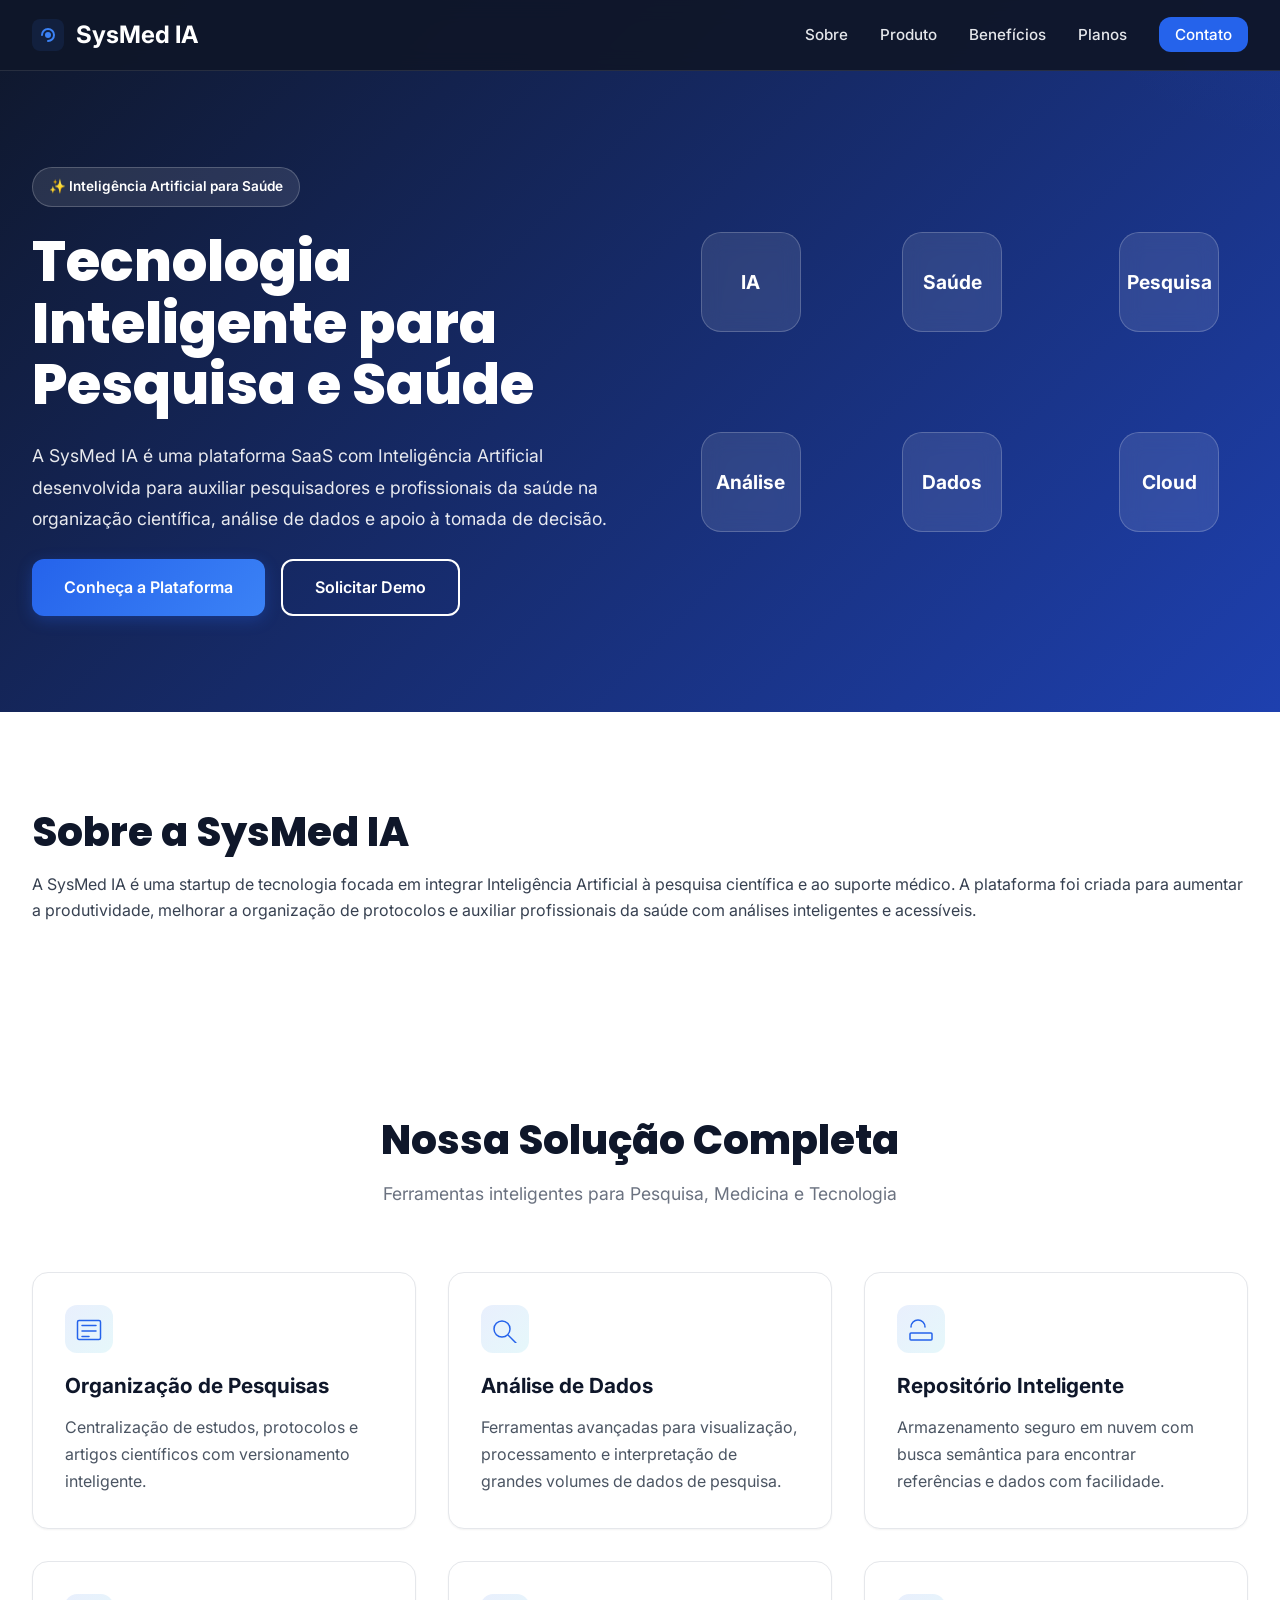
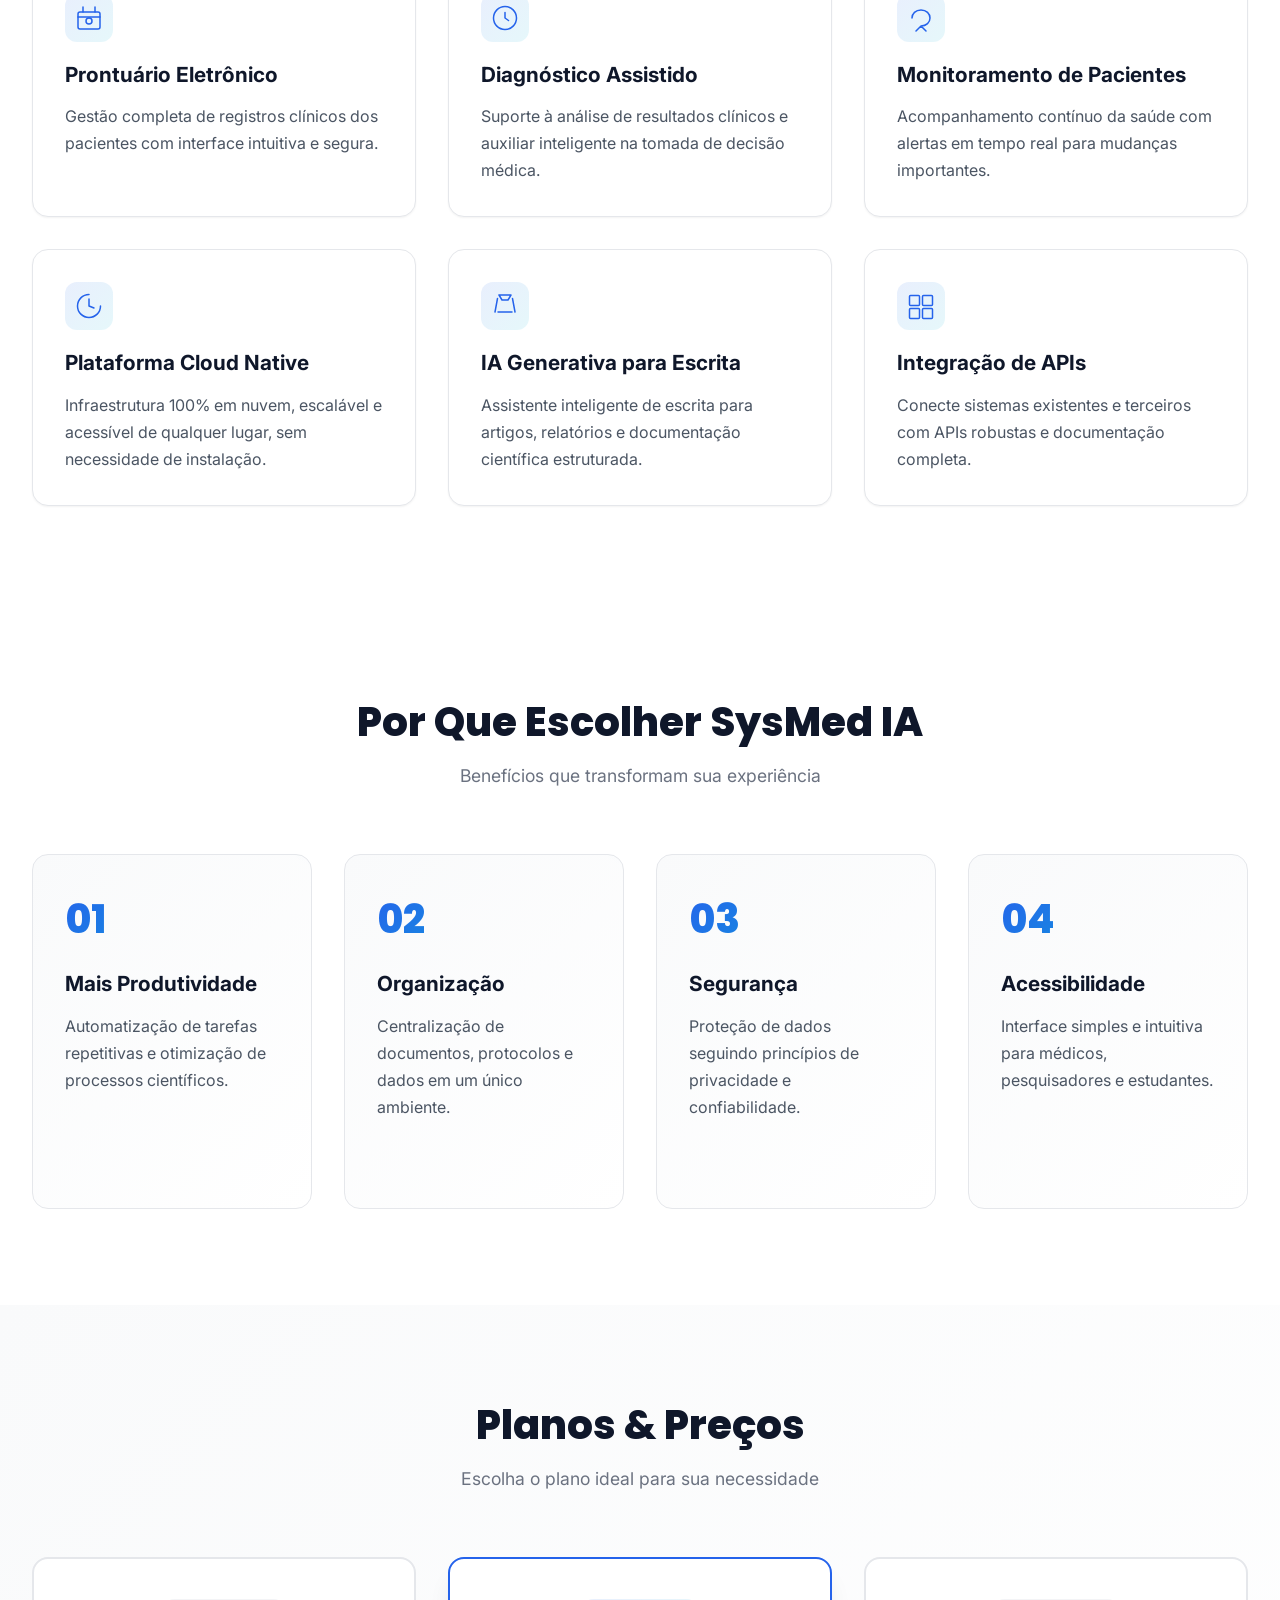
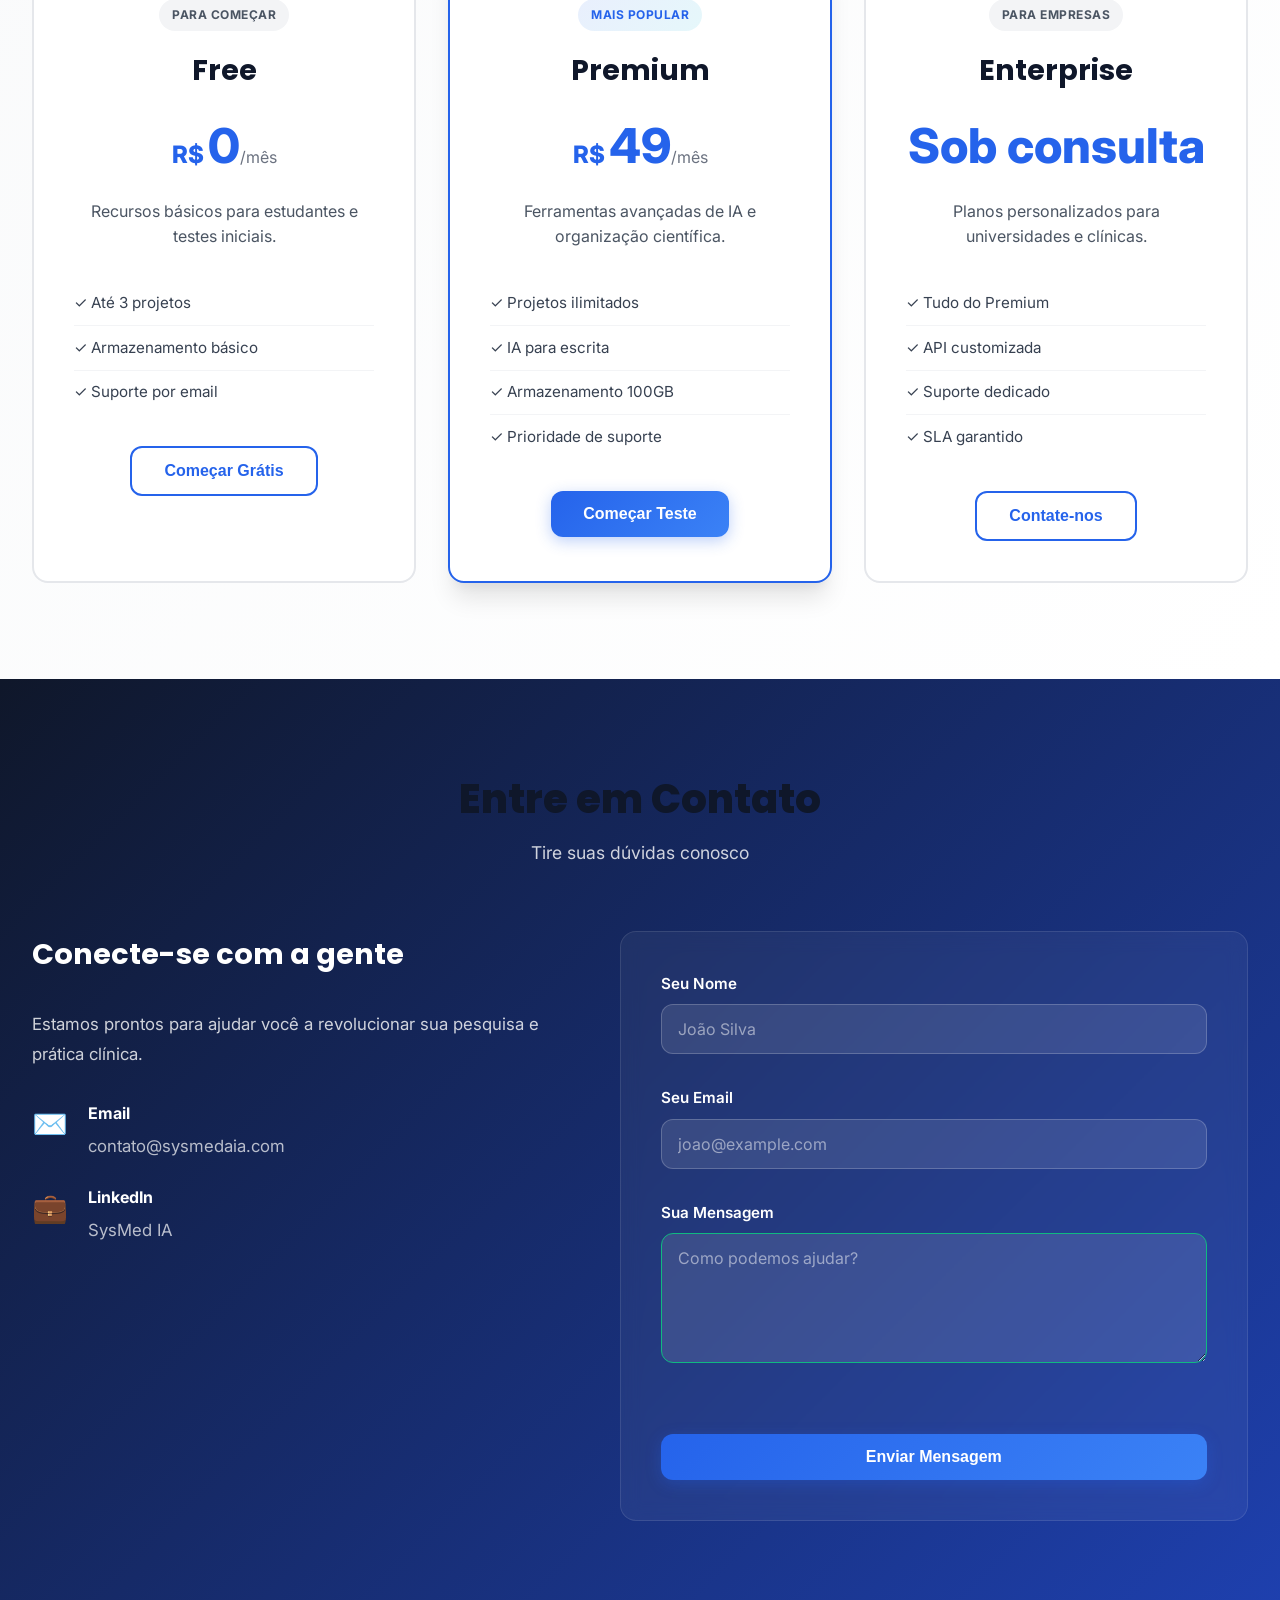
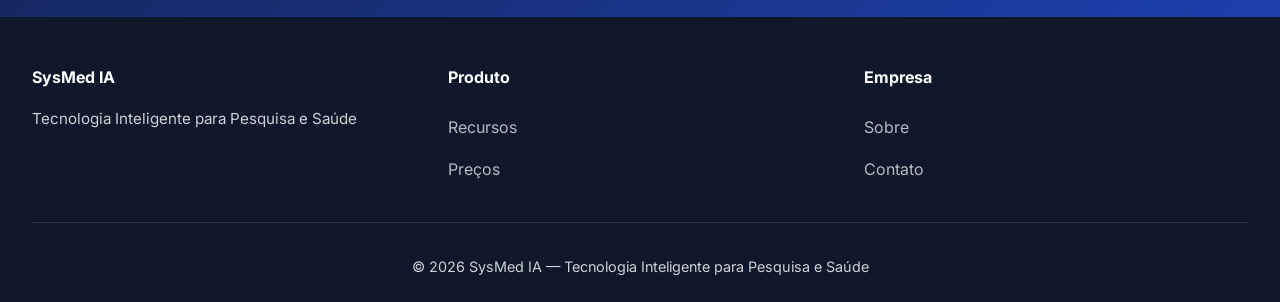
==== SysmedAI_site/index.html @ d2694e0e "Add files via upload" ====
<!DOCTYPE html>
<html lang="pt-BR">
<head>
  <meta charset="UTF-8" />
  <meta name="viewport" content="width=device-width, initial-scale=1.0"/>
  <title>SysMed IA - Plataforma de IA para Saúde e Pesquisa</title>
  <link rel="stylesheet" href="style.css">
  <link rel="shortcut icon" href="assets/LogoSisMed.png" type="image/x-icon">
  <link rel="preconnect" href="https://fonts.googleapis.com">
  <link rel="preconnect" href="https://fonts.gstatic.com" crossorigin>
  <link href="https://fonts.googleapis.com/css2?family=Inter:wght@300;400;500;600;700&family=Poppins:wght@600;700;800&display=swap" rel="stylesheet">
</head>

<body>

  <header>
    <nav class="navbar">
      <div class="nav-content">
        <div class="logo">
          <svg width="32" height="32" viewBox="0 0 32 32" fill="none" xmlns="http://www.w3.org/2000/svg">
            <rect width="32" height="32" rx="8" fill="currentColor" opacity="0.1"/>
            <path d="M10 16C10 12.686 12.686 10 16 10C19.314 10 22 12.686 22 16C22 19.314 19.314 22 16 22" stroke="currentColor" stroke-width="2" stroke-linecap="round"/>
            <circle cx="16" cy="16" r="3" fill="currentColor"/>
          </svg>
          <span>SysMed IA</span>
        </div>

        <ul class="nav-links">
          <li><a href="#sobre">Sobre</a></li>
          <li><a href="#produto">Produto</a></li>
          <li><a href="#beneficios">Benefícios</a></li>
          <li><a href="#planos">Planos</a></li>
          <li><a href="#contato" class="nav-cta">Contato</a></li>
        </ul>
      </div>
    </nav>

    <div class="hero">
      <div class="hero-content">
        <div class="hero-badge">✨ Inteligência Artificial para Saúde</div>
        <h1>Tecnologia Inteligente para Pesquisa e Saúde</h1>
        <p>
          A SysMed IA é uma plataforma SaaS com Inteligência Artificial
          desenvolvida para auxiliar pesquisadores e profissionais da saúde
          na organização científica, análise de dados e apoio à tomada de decisão.
        </p>
        <div class="hero-buttons">
          <a href="#produto" class="btn btn-primary">Conheça a Plataforma</a>
          <a href="#contato" class="btn btn-secondary">Solicitar Demo</a>
        </div>
      </div>
      <div class="hero-visual">
        <div class="floating-card">IA</div>
        <div class="floating-card card-2">Saúde</div>
        <div class="floating-card card-3">Pesquisa</div>
        <div class="floating-card card-4">Análise</div>
        <div class="floating-card card-5">Dados</div>
        <div class="floating-card card-6">Cloud</div>
      </div>
    </div>
  </header>

  <section id="sobre">
    <h2 class="section-title">Sobre a SysMed IA</h2>

    <p>
      A SysMed IA é uma startup de tecnologia focada em integrar Inteligência Artificial
      à pesquisa científica e ao suporte médico. A plataforma foi criada para aumentar
      a produtividade, melhorar a organização de protocolos e auxiliar profissionais
      da saúde com análises inteligentes e acessíveis.
    </p>
  </section>

  <section id="produto" class="features-section">
    <div class="section-header">
      <h2 class="section-title">Nossa Solução Completa</h2>
      <p class="section-subtitle">Ferramentas inteligentes para Pesquisa, Medicina e Tecnologia</p>
    </div>

    <div class="cards">
      <!-- PESQUISA -->
      <div class="card">
        <div class="card-icon">
          <svg width="28" height="28" viewBox="0 0 28 28" fill="none" xmlns="http://www.w3.org/2000/svg">
            <path d="M7 10.5H21M7 16H21M7 21.5H14M4 5.5H24C24.8284 5.5 25.5 6.17157 25.5 7V23C25.5 23.8284 24.8284 24.5 24 24.5H4C3.17157 24.5 2.5 23.8284 2.5 23V7C2.5 6.17157 3.17157 5.5 4 5.5Z" stroke="currentColor" stroke-width="1.5" stroke-linecap="round" stroke-linejoin="round"/>
          </svg>
        </div>
        <h3>Organização de Pesquisas</h3>
        <p>
          Centralização de estudos, protocolos e artigos científicos com versionamento inteligente.
        </p>
      </div>

      <div class="card">
        <div class="card-icon">
          <svg width="28" height="28" viewBox="0 0 28 28" fill="none" xmlns="http://www.w3.org/2000/svg">
            <circle cx="11" cy="14" r="8" stroke="currentColor" stroke-width="1.5"/>
            <path d="M17.5 20.5L25 28" stroke="currentColor" stroke-width="1.5" stroke-linecap="round"/>
          </svg>
        </div>
        <h3>Análise de Dados</h3>
        <p>
          Ferramentas avançadas para visualização, processamento e interpretação de grandes volumes de dados de pesquisa.
        </p>
      </div>

      <div class="card">
        <div class="card-icon">
          <svg width="28" height="28" viewBox="0 0 28 28" fill="none" xmlns="http://www.w3.org/2000/svg">
            <path d="M4 12C4 8.13401 7.13401 5 11 5C14.866 5 18 8.13401 18 12M10 18H24C24.5523 18 25 18.4477 25 19V24C25 24.5523 24.5523 25 24 25H4C3.44772 25 3 24.5523 3 24V19C3 18.4477 3.44772 18 4 18Z" stroke="currentColor" stroke-width="1.5" stroke-linecap="round" stroke-linejoin="round"/>
          </svg>
        </div>
        <h3>Repositório Inteligente</h3>
        <p>
          Armazenamento seguro em nuvem com busca semântica para encontrar referências e dados com facilidade.
        </p>
      </div>

      <!-- MEDICINA -->
      <div class="card">
        <div class="card-icon">
          <svg width="28" height="28" viewBox="0 0 28 28" fill="none" xmlns="http://www.w3.org/2000/svg">
            <rect x="3" y="8" width="22" height="17" rx="2" stroke="currentColor" stroke-width="1.5"/>
            <path d="M3 13H25M8 3V8M20 3V8" stroke="currentColor" stroke-width="1.5" stroke-linecap="round"/>
            <circle cx="14" cy="17" r="3" stroke="currentColor" stroke-width="1.5"/>
          </svg>
        </div>
        <h3>Prontuário Eletrônico</h3>
        <p>
          Gestão completa de registros clínicos dos pacientes com interface intuitiva e segura.
        </p>
      </div>

      <div class="card">
        <div class="card-icon">
          <svg width="28" height="28" viewBox="0 0 28 28" fill="none" xmlns="http://www.w3.org/2000/svg">
            <circle cx="14" cy="14" r="11.5" stroke="currentColor" stroke-width="1.5"/>
            <path d="M14 8.5V14L17.5 16.5" stroke="currentColor" stroke-width="1.5" stroke-linecap="round" stroke-linejoin="round"/>
          </svg>
        </div>
        <h3>Diagnóstico Assistido</h3>
        <p>
          Suporte à análise de resultados clínicos e auxiliar inteligente na tomada de decisão médica.
        </p>
      </div>

      <div class="card">
        <div class="card-icon">
          <svg width="28" height="28" viewBox="0 0 28 28" fill="none" xmlns="http://www.w3.org/2000/svg">
            <path d="M5 14C5 9.58172 8.58172 6 14 6C19.4183 6 23 9.58172 23 14C23 18.4183 19.4183 22 14 22M14 22L19 27M14 22L9 27" stroke="currentColor" stroke-width="1.5" stroke-linecap="round" stroke-linejoin="round"/>
          </svg>
        </div>
        <h3>Monitoramento de Pacientes</h3>
        <p>
          Acompanhamento contínuo da saúde com alertas em tempo real para mudanças importantes.
        </p>
      </div>

      <!-- TECNOLOGIA -->
      <div class="card">
        <div class="card-icon">
          <svg width="28" height="28" viewBox="0 0 28 28" fill="none" xmlns="http://www.w3.org/2000/svg">
            <path d="M14 2.5C7.5964 2.5 2.5 7.5964 2.5 14C2.5 20.4036 7.5964 25.5 14 25.5C20.4036 25.5 25.5 20.4036 25.5 14" stroke="currentColor" stroke-width="1.5" stroke-linecap="round"/>
            <path d="M14 7V14L19 16" stroke="currentColor" stroke-width="1.5" stroke-linecap="round" stroke-linejoin="round"/>
          </svg>
        </div>
        <h3>Plataforma Cloud Native</h3>
        <p>
          Infraestrutura 100% em nuvem, escalável e acessível de qualquer lugar, sem necessidade de instalação.
        </p>
      </div>

      <div class="card">
        <div class="card-icon">
          <svg width="28" height="28" viewBox="0 0 28 28" fill="none" xmlns="http://www.w3.org/2000/svg">
            <path d="M4 20L6.5 6.5M24 20L21.5 6.5M7 20H21M8 3H20L17 8H11L8 3Z" stroke="currentColor" stroke-width="1.5" stroke-linecap="round" stroke-linejoin="round"/>
          </svg>
        </div>
        <h3>IA Generativa para Escrita</h3>
        <p>
          Assistente inteligente de escrita para artigos, relatórios e documentação científica estruturada.
        </p>
      </div>

      <div class="card">
        <div class="card-icon">
          <svg width="28" height="28" viewBox="0 0 28 28" fill="none" xmlns="http://www.w3.org/2000/svg">
            <rect x="2.5" y="3.5" width="10" height="10" rx="1" stroke="currentColor" stroke-width="1.5"/>
            <rect x="15.5" y="3.5" width="10" height="10" rx="1" stroke="currentColor" stroke-width="1.5"/>
            <rect x="2.5" y="16.5" width="10" height="10" rx="1" stroke="currentColor" stroke-width="1.5"/>
            <rect x="15.5" y="16.5" width="10" height="10" rx="1" stroke="currentColor" stroke-width="1.5"/>
          </svg>
        </div>
        <h3>Integração de APIs</h3>
        <p>
          Conecte sistemas existentes e terceiros com APIs robustas e documentação completa.
        </p>
      </div>
    </div>
  </section>

  <section id="beneficios" class="benefits-section">
    <div class="section-header">
      <h2 class="section-title">Por Que Escolher SysMed IA</h2>
      <p class="section-subtitle">Benefícios que transformam sua experiência</p>
    </div>

    <div class="benefits-grid">
      <div class="benefit-card">
        <div class="benefit-number">01</div>
        <h3>Mais Produtividade</h3>
        <p>
          Automatização de tarefas repetitivas e otimização de processos científicos.
        </p>
        <div class="benefit-arrow">→</div>
      </div>

      <div class="benefit-card">
        <div class="benefit-number">02</div>
        <h3>Organização</h3>
        <p>
          Centralização de documentos, protocolos e dados em um único ambiente.
        </p>
        <div class="benefit-arrow">→</div>
      </div>

      <div class="benefit-card">
        <div class="benefit-number">03</div>
        <h3>Segurança</h3>
        <p>
          Proteção de dados seguindo princípios de privacidade e confiabilidade.
        </p>
        <div class="benefit-arrow">→</div>
      </div>

      <div class="benefit-card">
        <div class="benefit-number">04</div>
        <h3>Acessibilidade</h3>
        <p>
          Interface simples e intuitiva para médicos, pesquisadores e estudantes.
        </p>
        <div class="benefit-arrow">→</div>
      </div>
    </div>
  </section>

  <section id="planos" class="pricing-section">
    <div class="section-header">
      <h2 class="section-title">Planos & Preços</h2>
      <p class="section-subtitle">Escolha o plano ideal para sua necessidade</p>
    </div>

    <div class="plans-grid">
      <div class="plan">
        <div class="plan-badge">Para Começar</div>
        <h3>Free</h3>
        <div class="price"><span class="currency">R$</span>0<span class="period">/mês</span></div>
        <p>Recursos básicos para estudantes e testes iniciais.</p>
        <ul class="features-list">
          <li>✓ Até 3 projetos</li>
          <li>✓ Armazenamento básico</li>
          <li>✓ Suporte por email</li>
        </ul>
        <button class="btn btn-outline">Começar Grátis</button>
      </div>

      <div class="plan plan-featured">
        <div class="plan-badge badge-popular">Mais Popular</div>
        <h3>Premium</h3>
        <div class="price"><span class="currency">R$</span>49<span class="period">/mês</span></div>
        <p>Ferramentas avançadas de IA e organização científica.</p>
        <ul class="features-list">
          <li>✓ Projetos ilimitados</li>
          <li>✓ IA para escrita</li>
          <li>✓ Armazenamento 100GB</li>
          <li>✓ Prioridade de suporte</li>
        </ul>
        <button class="btn btn-primary">Começar Teste</button>
      </div>

      <div class="plan">
        <div class="plan-badge">Para Empresas</div>
        <h3>Enterprise</h3>
        <div class="price">Sob consulta</div>
        <p>Planos personalizados para universidades e clínicas.</p>
        <ul class="features-list">
          <li>✓ Tudo do Premium</li>
          <li>✓ API customizada</li>
          <li>✓ Suporte dedicado</li>
          <li>✓ SLA garantido</li>
        </ul>
        <button class="btn btn-outline">Contate-nos</button>
      </div>
    </div>
  </section>

  <section id="contato" class="contact-section">
    <div class="section-header">
      <h2 class="section-title">Entre em Contato</h2>
      <p class="section-subtitle">Tire suas dúvidas conosco</p>
    </div>

    <div class="contact-wrapper">
      <div class="contact-info">
        <h3>Conecte-se com a gente</h3>
        <p>Estamos prontos para ajudar você a revolucionar sua pesquisa e prática clínica.</p>
        
        <div class="contact-items">
          <div class="contact-item">
            <div class="contact-icon">✉️</div>
            <div>
              <h4>Email</h4>
              <p>contato@sysmedaia.com</p>
            </div>
          </div>
          <div class="contact-item">
            <div class="contact-icon">💼</div>
            <div>
              <h4>LinkedIn</h4>
              <p>SysMed IA</p>
            </div>
          </div>
        </div>
      </div>

      <form class="contact-form" id="contact-form">
        <div class="form-group">
          <label for="name">Seu Nome</label>
          <input type="text" id="name" placeholder="João Silva" required>
        </div>
        <div class="form-group">
          <label for="email">Seu Email</label>
          <input type="email" id="email" placeholder="joao@example.com" required>
        </div>
        <div class="form-group">
          <label for="message">Sua Mensagem</label>
          <textarea id="message" rows="5" placeholder="Como podemos ajudar?"></textarea>
        </div>
        <button type="submit" class="btn btn-primary btn-block">Enviar Mensagem</button>
      </form>
    </div>
  </section>

  <footer class="footer">
    <div class="footer-content">
      <div class="footer-section">
        <h4>SysMed IA</h4>
        <p>Tecnologia Inteligente para Pesquisa e Saúde</p>
      </div>
      <div class="footer-section">
        <h4>Produto</h4>
        <ul>
          <li><a href="#produto">Recursos</a></li>
          <li><a href="#planos">Preços</a></li>
        </ul>
      </div>
      <div class="footer-section">
        <h4>Empresa</h4>
        <ul>
          <li><a href="#sobre">Sobre</a></li>
          <li><a href="#contato">Contato</a></li>
        </ul>
      </div>
    </div>
    <div class="footer-bottom">
      <p>© 2026 SysMed IA — Tecnologia Inteligente para Pesquisa e Saúde</p>
    </div>
  </footer>

  <script src="script.js"></script>
</body>
</html>
---- SysmedAI_site/style.css ----
/* ============================================
   VARIÁVEIS & RESET
   ============================================ */
:root {
  --primary: #2563eb;
  --primary-dark: #1e40af;
  --primary-light: #3b82f6;
  --secondary: #0f172a;
  --accent: #06b6d4;
  --white: #ffffff;
  --gray-50: #f9fafb;
  --gray-100: #f3f4f6;
  --gray-200: #e5e7eb;
  --gray-300: #d1d5db;
  --gray-400: #9ca3af;
  --gray-500: #6b7280;
  --gray-600: #4b5563;
  --gray-700: #374151;
  --gray-800: #1f2937;
  --gray-900: #111827;
  
  --radius-sm: 6px;
  --radius-md: 12px;
  --radius-lg: 16px;
  --radius-xl: 20px;
  
  --shadow-sm: 0 1px 2px 0 rgba(0, 0, 0, 0.05);
  --shadow-md: 0 4px 6px -1px rgba(0, 0, 0, 0.1), 0 2px 4px -1px rgba(0, 0, 0, 0.06);
  --shadow-lg: 0 10px 15px -3px rgba(0, 0, 0, 0.1), 0 4px 6px -2px rgba(0, 0, 0, 0.05);
  --shadow-xl: 0 20px 25px -5px rgba(0, 0, 0, 0.1), 0 10px 10px -5px rgba(0, 0, 0, 0.04);
}

* {
  margin: 0;
  padding: 0;
  box-sizing: border-box;
}

html {
  scroll-behavior: smooth;
}

body {
  font-family: 'Inter', -apple-system, BlinkMacSystemFont, 'Segoe UI', sans-serif;
  background: var(--white);
  color: var(--gray-700);
  line-height: 1.6;
  font-size: 16px;
  overflow-x: hidden;
}

/* ============================================
   HEADER & NAVIGATION
   ============================================ */
header {
  background: linear-gradient(135deg, var(--secondary) 0%, var(--primary-dark) 100%);
  color: var(--white);
  position: relative;
  overflow: hidden;
}

header::before {
  content: '';
  position: absolute;
  top: -50%;
  right: -20%;
  width: 500px;
  height: 500px;
  background: radial-gradient(circle, rgba(37, 99, 235, 0.1) 0%, transparent 70%);
  border-radius: 50%;
  pointer-events: none;
}

.navbar {
  position: sticky;
  top: 0;
  background: rgba(15, 23, 42, 0.95);
  backdrop-filter: blur(10px);
  border-bottom: 1px solid rgba(255, 255, 255, 0.1);
  z-index: 1000;
  transition: all 0.3s ease;
}

.nav-content {
  max-width: 1400px;
  margin: 0 auto;
  display: flex;
  justify-content: space-between;
  align-items: center;
  padding: 1rem 2rem;
}

.logo {
  display: flex;
  align-items: center;
  gap: 0.75rem;
  font-size: 1.5rem;
  font-weight: 700;
  color: var(--white);
  text-decoration: none;
  transition: transform 0.3s ease;
}

.logo:hover {
  transform: scale(1.02);
}

.logo svg {
  color: var(--primary-light);
}

.nav-links {
  display: flex;
  list-style: none;
  gap: 2rem;
  align-items: center;
}

.nav-links a {
  color: var(--gray-200);
  text-decoration: none;
  font-size: 0.95rem;
  font-weight: 500;
  transition: color 0.3s ease;
  position: relative;
}

.nav-links a::after {
  content: '';
  position: absolute;
  width: 0;
  height: 2px;
  bottom: -4px;
  left: 0;
  background: var(--primary-light);
  transition: width 0.3s ease;
}

.nav-links a:hover {
  color: var(--white);
}

.nav-links a:hover::after {
  width: 100%;
}

.nav-cta {
  background: var(--primary);
  color: var(--white) !important;
  padding: 0.5rem 1rem;
  border-radius: var(--radius-md);
  transition: all 0.3s ease;
}

.nav-cta::after {
  display: none;
}

.nav-cta:hover {
  background: var(--primary-light);
  transform: translateY(-2px);
  box-shadow: 0 8px 16px rgba(37, 99, 235, 0.3);
}

/* ============================================
   HERO SECTION
   ============================================ */
.hero {
  display: grid;
  grid-template-columns: 1fr 1fr;
  gap: 4rem;
  align-items: center;
  padding: 6rem 2rem;
  max-width: 1400px;
  margin: 0 auto;
  position: relative;
  z-index: 1;
}

.hero-content {
  display: flex;
  flex-direction: column;
  gap: 1.5rem;
}

.hero-badge {
  display: inline-flex;
  align-items: center;
  gap: 0.5rem;
  background: rgba(255, 255, 255, 0.1);
  border: 1px solid rgba(255, 255, 255, 0.2);
  color: var(--white);
  padding: 0.5rem 1rem;
  border-radius: 2rem;
  font-size: 0.85rem;
  font-weight: 600;
  width: fit-content;
  animation: fadeInUp 0.8s ease;
}

.hero h1 {
  font-family: 'Poppins', sans-serif;
  font-size: 3.5rem;
  font-weight: 800;
  line-height: 1.1;
  color: var(--white);
  animation: fadeInUp 0.8s ease 0.1s both;
}

.hero p {
  font-size: 1.1rem;
  line-height: 1.8;
  color: rgba(255, 255, 255, 0.9);
  animation: fadeInUp 0.8s ease 0.2s both;
}

.hero-buttons {
  display: flex;
  gap: 1rem;
  flex-wrap: wrap;
  animation: fadeInUp 0.8s ease 0.3s both;
}

.hero-visual {
  position: relative;
  height: 400px;
  display: flex;
  align-items: center;
  justify-content: center;
}

.floating-card:nth-child(1) {
  top: 10%;
  left: 5%;
  animation-delay: 0s;
}

.floating-card:nth-child(2) {
  top: 10%;
  left: 40%;
  animation-delay: 0.5s;
}

.floating-card:nth-child(3) {
  top: 10%;
  right: 5%;
  animation-delay: 1s;
}

.floating-card:nth-child(4) {
  bottom: 15%;
  left: 5%;
  animation-delay: 0.3s;
}

.floating-card:nth-child(5) {
  bottom: 15%;
  left: 40%;
  animation-delay: 1.5s;
}

.floating-card:nth-child(6) {
  bottom: 15%;
  right: 5%;
  animation-delay: 0.8s;
}

.floating-card {
  position: absolute;
  background: rgba(255, 255, 255, 0.1);
  backdrop-filter: blur(10px);
  border: 1px solid rgba(255, 255, 255, 0.2);
  width: 100px;
  height: 100px;
  border-radius: var(--radius-xl);
  display: flex;
  align-items: center;
  justify-content: center;
  font-weight: 700;
  color: var(--white);
  font-size: 1.2rem;
  animation: float 6s ease-in-out infinite;
}

.card-2 {
  animation: float 6s ease-in-out infinite 1s;
}

.card-3 {
  animation: float 6s ease-in-out infinite 2s;
}

.card-4 {
  animation: float 6s ease-in-out infinite 0.5s;
}

.card-5 {
  animation: float 6s ease-in-out infinite 1.5s;
}

.card-6 {
  animation: float 6s ease-in-out infinite 2.5s;
}

@keyframes float {
  0%, 100% { transform: translateY(0px); }
  50% { transform: translateY(-20px); }
}

@keyframes fadeInUp {
  from {
    opacity: 0;
    transform: translateY(30px);
  }
  to {
    opacity: 1;
    transform: translateY(0);
  }
}

/* ============================================
   SECTIONS
   ============================================ */
section {
  padding: 6rem 2rem;
  max-width: 1400px;
  margin: 0 auto;
}

.section-header {
  text-align: center;
  margin-bottom: 4rem;
  animation: fadeInUp 0.8s ease;
}

.section-title {
  font-family: 'Poppins', sans-serif;
  font-size: 2.5rem;
  font-weight: 800;
  color: var(--secondary);
  margin-bottom: 1rem;
  line-height: 1.2;
}

.section-subtitle {
  font-size: 1.1rem;
  color: var(--gray-500);
  max-width: 600px;
  margin: 0 auto;
}

/* ============================================
   CARDS - FEATURES
   ============================================ */
.cards {
  display: grid;
  grid-template-columns: repeat(auto-fit, minmax(300px, 1fr));
  gap: 2rem;
  margin-top: 3rem;
}

.card {
  background: var(--white);
  border: 1px solid var(--gray-200);
  padding: 2rem;
  border-radius: var(--radius-lg);
  box-shadow: var(--shadow-sm);
  transition: all 0.3s cubic-bezier(0.4, 0, 0.2, 1);
  position: relative;
  overflow: hidden;
}

.card::before {
  content: '';
  position: absolute;
  top: 0;
  left: 0;
  width: 100%;
  height: 4px;
  background: linear-gradient(90deg, var(--primary) 0%, var(--accent) 100%);
  transform: scaleX(0);
  transform-origin: left;
  transition: transform 0.3s ease;
}

.card:hover::before {
  transform: scaleX(1);
}

.card:hover {
  border-color: var(--primary-light);
  box-shadow: var(--shadow-xl);
  transform: translateY(-8px);
}

.card-icon {
  width: 48px;
  height: 48px;
  background: linear-gradient(135deg, rgba(37, 99, 235, 0.1), rgba(6, 182, 212, 0.1));
  border-radius: var(--radius-md);
  display: flex;
  align-items: center;
  justify-content: center;
  color: var(--primary);
  margin-bottom: 1rem;
  transition: all 0.3s ease;
}

.card:hover .card-icon {
  background: linear-gradient(135deg, var(--primary), var(--accent));
  color: var(--white);
  transform: scale(1.1);
}

.card h3 {
  font-size: 1.3rem;
  font-weight: 700;
  color: var(--secondary);
  margin-bottom: 0.75rem;
}

.card p {
  color: var(--gray-600);
  line-height: 1.7;
}

/* ============================================
   BENEFITS SECTION
   ============================================ */
.benefits-grid {
  display: grid;
  grid-template-columns: repeat(auto-fit, minmax(260px, 1fr));
  gap: 2rem;
  margin-top: 3rem;
}

.benefit-card {
  background: linear-gradient(135deg, var(--gray-50) 0%, var(--white) 100%);
  border: 1px solid var(--gray-200);
  padding: 2rem;
  border-radius: var(--radius-lg);
  transition: all 0.3s ease;
  position: relative;
  overflow: hidden;
}

.benefit-card::after {
  content: '';
  position: absolute;
  top: -50%;
  right: -50%;
  width: 200px;
  height: 200px;
  background: radial-gradient(circle, rgba(37, 99, 235, 0.05) 0%, transparent 70%);
  border-radius: 50%;
  transition: all 0.3s ease;
}

.benefit-card:hover {
  transform: translateY(-4px);
  box-shadow: var(--shadow-lg);
  border-color: var(--primary-light);
}

.benefit-card:hover::after {
  top: -20%;
  right: -20%;
}

.benefit-number {
  font-family: 'Poppins', sans-serif;
  font-size: 2.5rem;
  font-weight: 800;
  background: linear-gradient(135deg, var(--primary), var(--accent));
  -webkit-background-clip: text;
  -webkit-text-fill-color: transparent;
  background-clip: text;
  margin-bottom: 1rem;
}

.benefit-card h3 {
  font-size: 1.3rem;
  font-weight: 700;
  color: var(--secondary);
  margin-bottom: 0.75rem;
}

.benefit-card p {
  color: var(--gray-600);
  line-height: 1.7;
  margin-bottom: 1rem;
}

.benefit-arrow {
  color: var(--primary);
  font-size: 1.5rem;
  opacity: 0;
  transition: all 0.3s ease;
}

.benefit-card:hover .benefit-arrow {
  opacity: 1;
  transform: translateX(4px);
}

/* ============================================
   PRICING SECTION
   ============================================ */
.pricing-section {
  background: linear-gradient(135deg, var(--gray-50) 0%, var(--white) 100%);
}

.plans-grid {
  display: grid;
  grid-template-columns: repeat(auto-fit, minmax(300px, 1fr));
  gap: 2rem;
  margin-top: 3rem;
}

.plan {
  background: var(--white);
  border: 2px solid var(--gray-200);
  border-radius: var(--radius-lg);
  padding: 2.5rem;
  text-align: center;
  position: relative;
  transition: all 0.3s ease;
  overflow: hidden;
}

.plan::before {
  content: '';
  position: absolute;
  top: 0;
  left: 0;
  right: 0;
  height: 4px;
  background: linear-gradient(90deg, var(--primary), var(--accent));
  transform: scaleX(0);
  transform-origin: left;
  transition: transform 0.3s ease;
}

.plan:hover::before {
  transform: scaleX(1);
}

.plan-featured {
  border-color: var(--primary);
  transform: scale(1.05);
  box-shadow: var(--shadow-xl);
}

.plan-featured:hover {
  transform: scale(1.08) translateY(-8px);
}

.plan:hover {
  border-color: var(--primary-light);
  box-shadow: var(--shadow-lg);
  transform: translateY(-4px);
}

.plan-badge {
  display: inline-block;
  background: var(--gray-100);
  color: var(--gray-600);
  padding: 0.4rem 0.8rem;
  border-radius: 2rem;
  font-size: 0.75rem;
  font-weight: 700;
  text-transform: uppercase;
  margin-bottom: 1rem;
  letter-spacing: 0.5px;
}

.badge-popular {
  background: linear-gradient(135deg, rgba(37, 99, 235, 0.1), rgba(6, 182, 212, 0.1));
  color: var(--primary);
}

.plan h3 {
  font-family: 'Poppins', sans-serif;
  font-size: 1.8rem;
  font-weight: 700;
  color: var(--secondary);
  margin-bottom: 1rem;
}

.price {
  font-size: 3rem;
  font-weight: 800;
  color: var(--primary);
  margin: 1.5rem 0;
  line-height: 1.2;
}

.currency {
  font-size: 1.5rem;
  margin-right: 0.25rem;
}

.period {
  font-size: 1rem;
  color: var(--gray-500);
  font-weight: 400;
}

.plan > p {
  color: var(--gray-600);
  margin-bottom: 2rem;
}

.features-list {
  list-style: none;
  text-align: left;
  margin: 2rem 0;
  min-height: 120px;
}

.features-list li {
  color: var(--gray-700);
  padding: 0.6rem 0;
  border-bottom: 1px solid var(--gray-100);
  font-size: 0.95rem;
}

.features-list li:last-child {
  border-bottom: none;
}

/* ============================================
   BUTTONS
   ============================================ */
.btn {
  display: inline-flex;
  align-items: center;
  justify-content: center;
  gap: 0.5rem;
  padding: 0.875rem 2rem;
  font-size: 1rem;
  font-weight: 600;
  border: none;
  border-radius: var(--radius-md);
  cursor: pointer;
  text-decoration: none;
  transition: all 0.3s cubic-bezier(0.4, 0, 0.2, 1);
  position: relative;
  overflow: hidden;
}

.btn::before {
  content: '';
  position: absolute;
  top: 50%;
  left: 50%;
  width: 0;
  height: 0;
  background: rgba(255, 255, 255, 0.1);
  border-radius: 50%;
  transform: translate(-50%, -50%);
  transition: width 0.6s, height 0.6s;
}

.btn:active::before {
  width: 300px;
  height: 300px;
}

.btn-primary {
  background: linear-gradient(135deg, var(--primary), var(--primary-light));
  color: var(--white);
  box-shadow: 0 4px 15px rgba(37, 99, 235, 0.3);
}

.btn-primary:hover {
  transform: translateY(-2px);
  box-shadow: 0 8px 25px rgba(37, 99, 235, 0.4);
}

.btn-secondary {
  background: transparent;
  color: var(--white);
  border: 2px solid var(--white);
}

.btn-secondary:hover {
  background: var(--white);
  color: var(--primary);
  transform: translateY(-2px);
}

.btn-outline {
  background: transparent;
  color: var(--primary);
  border: 2px solid var(--primary);
}

.btn-outline:hover {
  background: var(--primary);
  color: var(--white);
  transform: translateY(-2px);
}

.btn-block {
  width: 100%;
}

/* ============================================
   CONTACT SECTION
   ============================================ */
.contact-section {
  background: linear-gradient(135deg, var(--secondary) 0%, var(--primary-dark) 100%);
  color: var(--white);
}

.contact-section .section-header {
  color: var(--white);
}

.contact-section .section-subtitle {
  color: rgba(255, 255, 255, 0.8);
}

.contact-wrapper {
  display: grid;
  grid-template-columns: 1fr 1.2fr;
  gap: 4rem;
  margin-top: 3rem;
}

.contact-info {
  display: flex;
  flex-direction: column;
  gap: 2rem;
}

.contact-info h3 {
  font-family: 'Poppins', sans-serif;
  font-size: 1.8rem;
  font-weight: 700;
  color: var(--white);
}

.contact-info p {
  font-size: 1.05rem;
  color: rgba(255, 255, 255, 0.8);
  line-height: 1.8;
}

.contact-items {
  display: flex;
  flex-direction: column;
  gap: 1.5rem;
}

.contact-item {
  display: flex;
  gap: 1rem;
  align-items: flex-start;
}

.contact-icon {
  font-size: 1.8rem;
  min-width: 40px;
}

.contact-item h4 {
  font-weight: 700;
  color: var(--white);
  margin-bottom: 0.25rem;
}

.contact-item p {
  color: rgba(255, 255, 255, 0.7);
  margin: 0;
}

.contact-form {
  background: rgba(255, 255, 255, 0.05);
  backdrop-filter: blur(10px);
  border: 1px solid rgba(255, 255, 255, 0.1);
  padding: 2.5rem;
  border-radius: var(--radius-lg);
}

.form-group {
  margin-bottom: 2rem;
}

.form-group:last-child {
  margin-bottom: 0;
}

.form-group label {
  display: block;
  font-weight: 600;
  color: var(--white);
  margin-bottom: 0.5rem;
  font-size: 0.95rem;
}

.form-group input,
.form-group textarea {
  width: 100%;
  padding: 0.875rem 1rem;
  background: rgba(255, 255, 255, 0.1);
  border: 1px solid rgba(255, 255, 255, 0.2);
  border-radius: var(--radius-md);
  color: var(--white);
  font-family: inherit;
  font-size: 1rem;
  transition: all 0.3s ease;
}

.form-group input::placeholder,
.form-group textarea::placeholder {
  color: rgba(255, 255, 255, 0.5);
}

.form-group input:focus,
.form-group textarea:focus {
  outline: none;
  background: rgba(255, 255, 255, 0.15);
  border-color: var(--accent);
  box-shadow: 0 0 0 3px rgba(6, 182, 212, 0.1);
}

/* ============================================
   FOOTER
   ============================================ */
.footer {
  background: var(--secondary);
  color: rgba(255, 255, 255, 0.8);
  padding: 3rem 2rem 1.5rem;
}

.footer-content {
  display: grid;
  grid-template-columns: repeat(auto-fit, minmax(250px, 1fr));
  gap: 2rem;
  max-width: 1400px;
  margin: 0 auto 2rem;
}

.footer-section h4 {
  color: var(--white);
  font-weight: 700;
  margin-bottom: 1rem;
}

.footer-section p {
  font-size: 0.95rem;
  line-height: 1.6;
}

.footer-section ul {
  list-style: none;
}

.footer-section a {
  color: rgba(255, 255, 255, 0.7);
  text-decoration: none;
  display: block;
  padding: 0.5rem 0;
  transition: color 0.3s ease;
}

.footer-section a:hover {
  color: var(--white);
}

.footer-bottom {
  text-align: center;
  padding-top: 2rem;
  border-top: 1px solid rgba(255, 255, 255, 0.1);
  max-width: 1400px;
  margin: 0 auto;
  font-size: 0.9rem;
}

/* ============================================
   MENU TOGGLE - MOBILE
   ============================================ */
.menu-toggle {
  display: none;
  flex-direction: column;
  gap: 5px;
  background: none;
  border: none;
  cursor: pointer;
  padding: 0.5rem;
  z-index: 1001;
}

.menu-toggle span {
  width: 24px;
  height: 2px;
  background: var(--white);
  border-radius: 2px;
  transition: all 0.3s cubic-bezier(0.4, 0, 0.2, 1);
  transform-origin: center;
}

.menu-toggle.active span:nth-child(1) {
  transform: rotate(45deg) translate(8px, 8px);
}

.menu-toggle.active span:nth-child(2) {
  opacity: 0;
}

.menu-toggle.active span:nth-child(3) {
  transform: rotate(-45deg) translate(7px, -7px);
}

/* ============================================
   NAVBAR SCROLLED STATE
   ============================================ */
.navbar.scrolled {
  box-shadow: 0 10px 30px rgba(0, 0, 0, 0.2);
  padding: 0.75rem 2rem;
}

/* ============================================
   NOTIFICAÇÕES
   ============================================ */
.notification {
  position: fixed;
  top: 80px;
  right: 20px;
  padding: 1rem 1.5rem;
  border-radius: var(--radius-md);
  font-weight: 600;
  z-index: 2000;
  animation: slideIn 0.3s ease, slideOut 0.3s ease 3.7s;
  max-width: 400px;
  box-shadow: var(--shadow-xl);
}

.notification-success {
  background: linear-gradient(135deg, #10b981 0%, #059669 100%);
  color: var(--white);
}

.notification-error {
  background: linear-gradient(135deg, #ef4444 0%, #dc2626 100%);
  color: var(--white);
}

.notification-info {
  background: linear-gradient(135deg, var(--primary) 0%, var(--primary-dark) 100%);
  color: var(--white);
}

@keyframes slideIn {
  from {
    transform: translateX(400px);
    opacity: 0;
  }
  to {
    transform: translateX(0);
    opacity: 1;
  }
}

@keyframes slideOut {
  from {
    transform: translateX(0);
    opacity: 1;
  }
  to {
    transform: translateX(400px);
    opacity: 0;
  }
}

/* ============================================
   FADE IN ANIMATIONS
   ============================================ */
.card,
.plan,
.benefit-card {
  opacity: 0;
  transform: translateY(20px);
  transition: all 0.6s cubic-bezier(0.4, 0, 0.2, 1);
}

.card.visible,
.plan.visible,
.benefit-card.visible {
  opacity: 1;
  transform: translateY(0);
}

/* ============================================
   FORM STYLES - CONTACT
   ============================================ */
.form-group input:valid,
.form-group textarea:valid {
  border-color: #10b981;
}

.form-group input:invalid:not(:placeholder-shown),
.form-group textarea:invalid:not(:placeholder-shown) {
  border-color: #ef4444;
}

.contact-form button {
  margin-top: 2rem;
}

/* ============================================
   LINK FOCUS STATES - ACESSIBILIDADE
   ============================================ */
a:focus-visible,
button:focus-visible {
  outline: 2px solid var(--primary);
  outline-offset: 2px;
}

/* ============================================
   RESPONSIVE
   ============================================ */
@media (max-width: 768px) {
  .menu-toggle {
    display: flex;
  }

  .nav-links {
    position: absolute;
    top: 100%;
    left: 0;
    right: 0;
    background: rgba(15, 23, 42, 0.98);
    backdrop-filter: blur(10px);
    flex-direction: column;
    gap: 0;
    max-height: 0;
    overflow: hidden;
    transition: max-height 0.3s ease;
    border-bottom: 1px solid rgba(255, 255, 255, 0.1);
  }

  .nav-links.active {
    max-height: 300px;
  }

  .nav-links a {
    padding: 1rem 2rem;
    border-bottom: 1px solid rgba(255, 255, 255, 0.05);
    display: block;
  }

  .nav-cta {
    margin: 0.5rem 1rem;
  }

  .nav-links {
    gap: 1rem;
    font-size: 0.9rem;
  }

  .hero {
    grid-template-columns: 1fr;
    padding: 3rem 1rem;
    gap: 2rem;
  }

  .hero h1 {
    font-size: 2.5rem;
  }

  .section-title {
    font-size: 2rem;
  }

  .cards,
  .benefits-grid,
  .plans-grid {
    grid-template-columns: 1fr;
  }

  .plan-featured {
    transform: scale(1);
  }

  .contact-wrapper {
    grid-template-columns: 1fr;
    gap: 2rem;
  }

  .hero-visual {
    display: none;
  }

  .notification {
    right: 10px;
    left: 10px;
    max-width: none;
    top: 60px;
  }
}

@media (max-width: 640px) {
  .nav-content {
    padding: 1rem;
  }

  .logo {
    font-size: 1.2rem;
  }

  .nav-links {
    flex-wrap: wrap;
    gap: 0.5rem;
  }

  .hero-buttons {
    flex-direction: column;
    gap: 1rem;
  }

  .btn {
    width: 100%;
  }

  .hero h1 {
    font-size: 2rem;
  }

  .hero p {
    font-size: 1rem;
  }

  section {
    padding: 3rem 1rem;
  }

  .section-header {
    margin-bottom: 2rem;
  }

  .hero-badge {
    font-size: 0.75rem;
  }
}
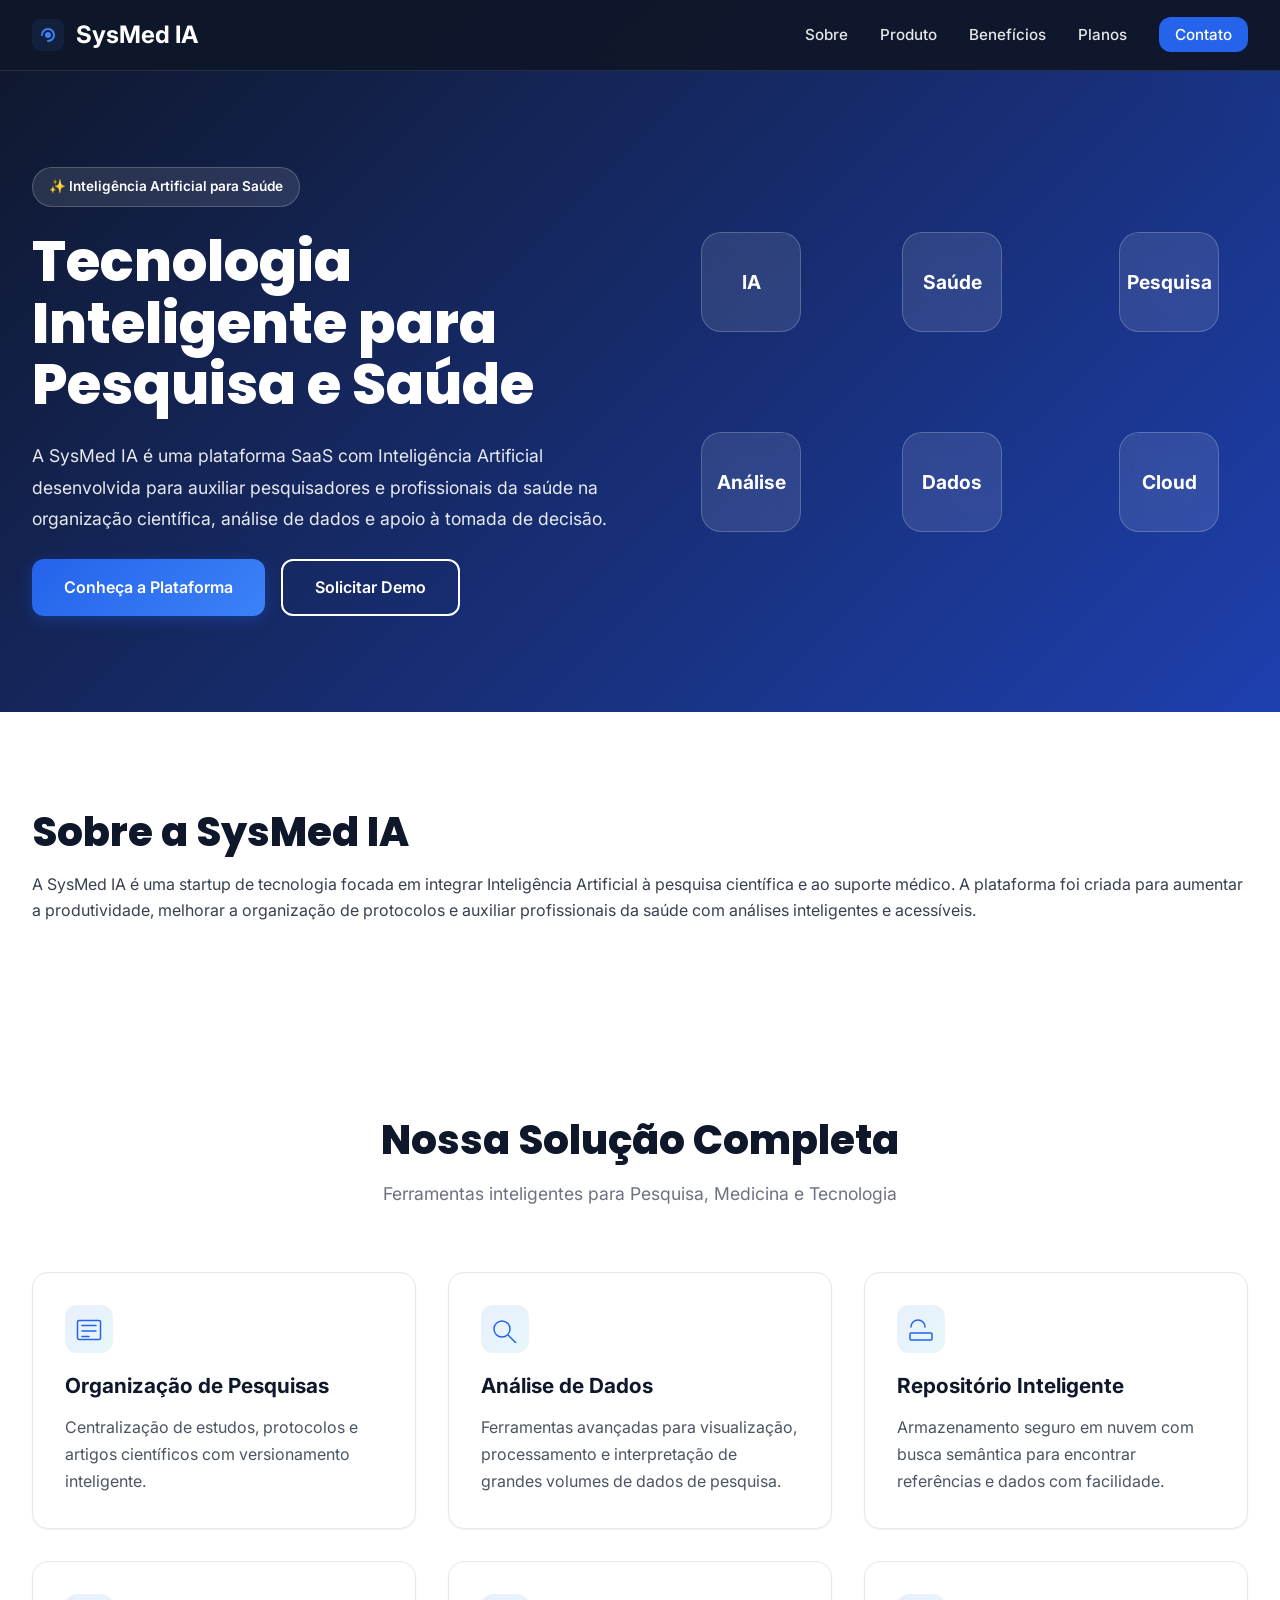
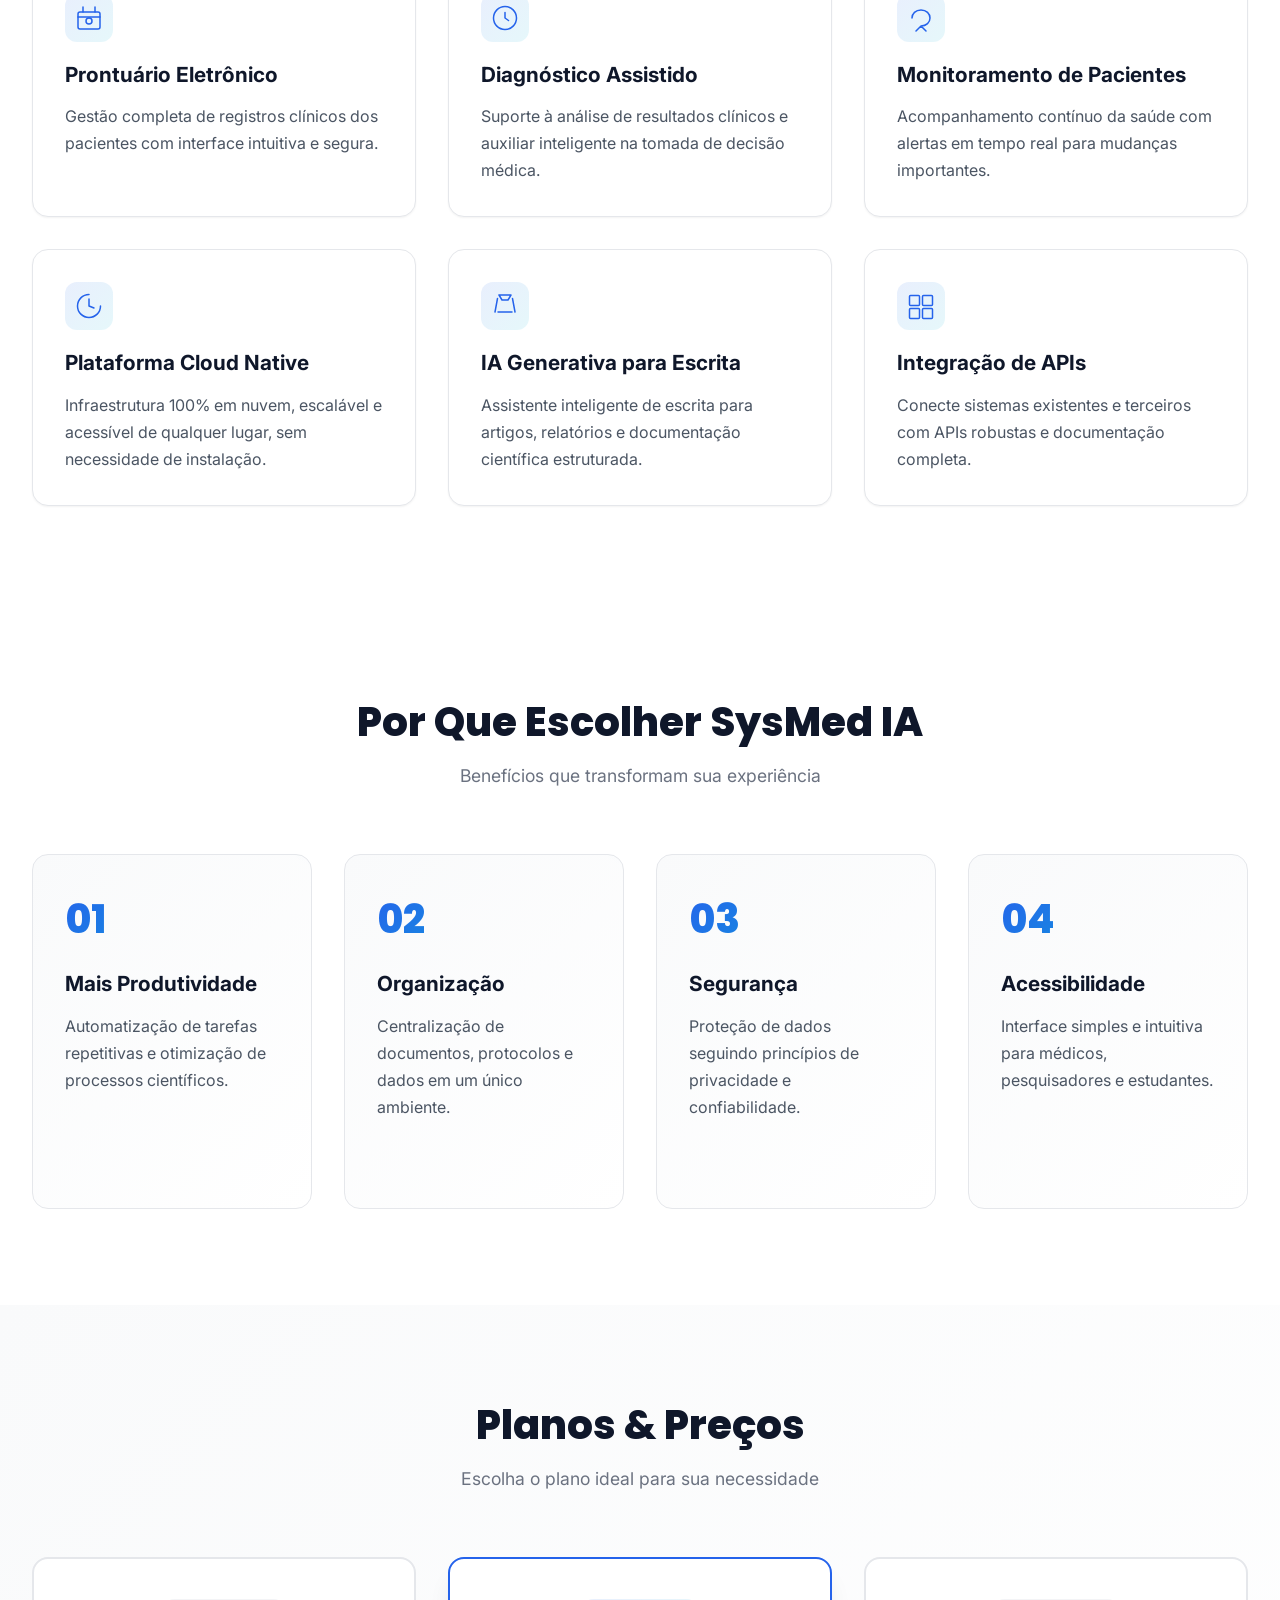
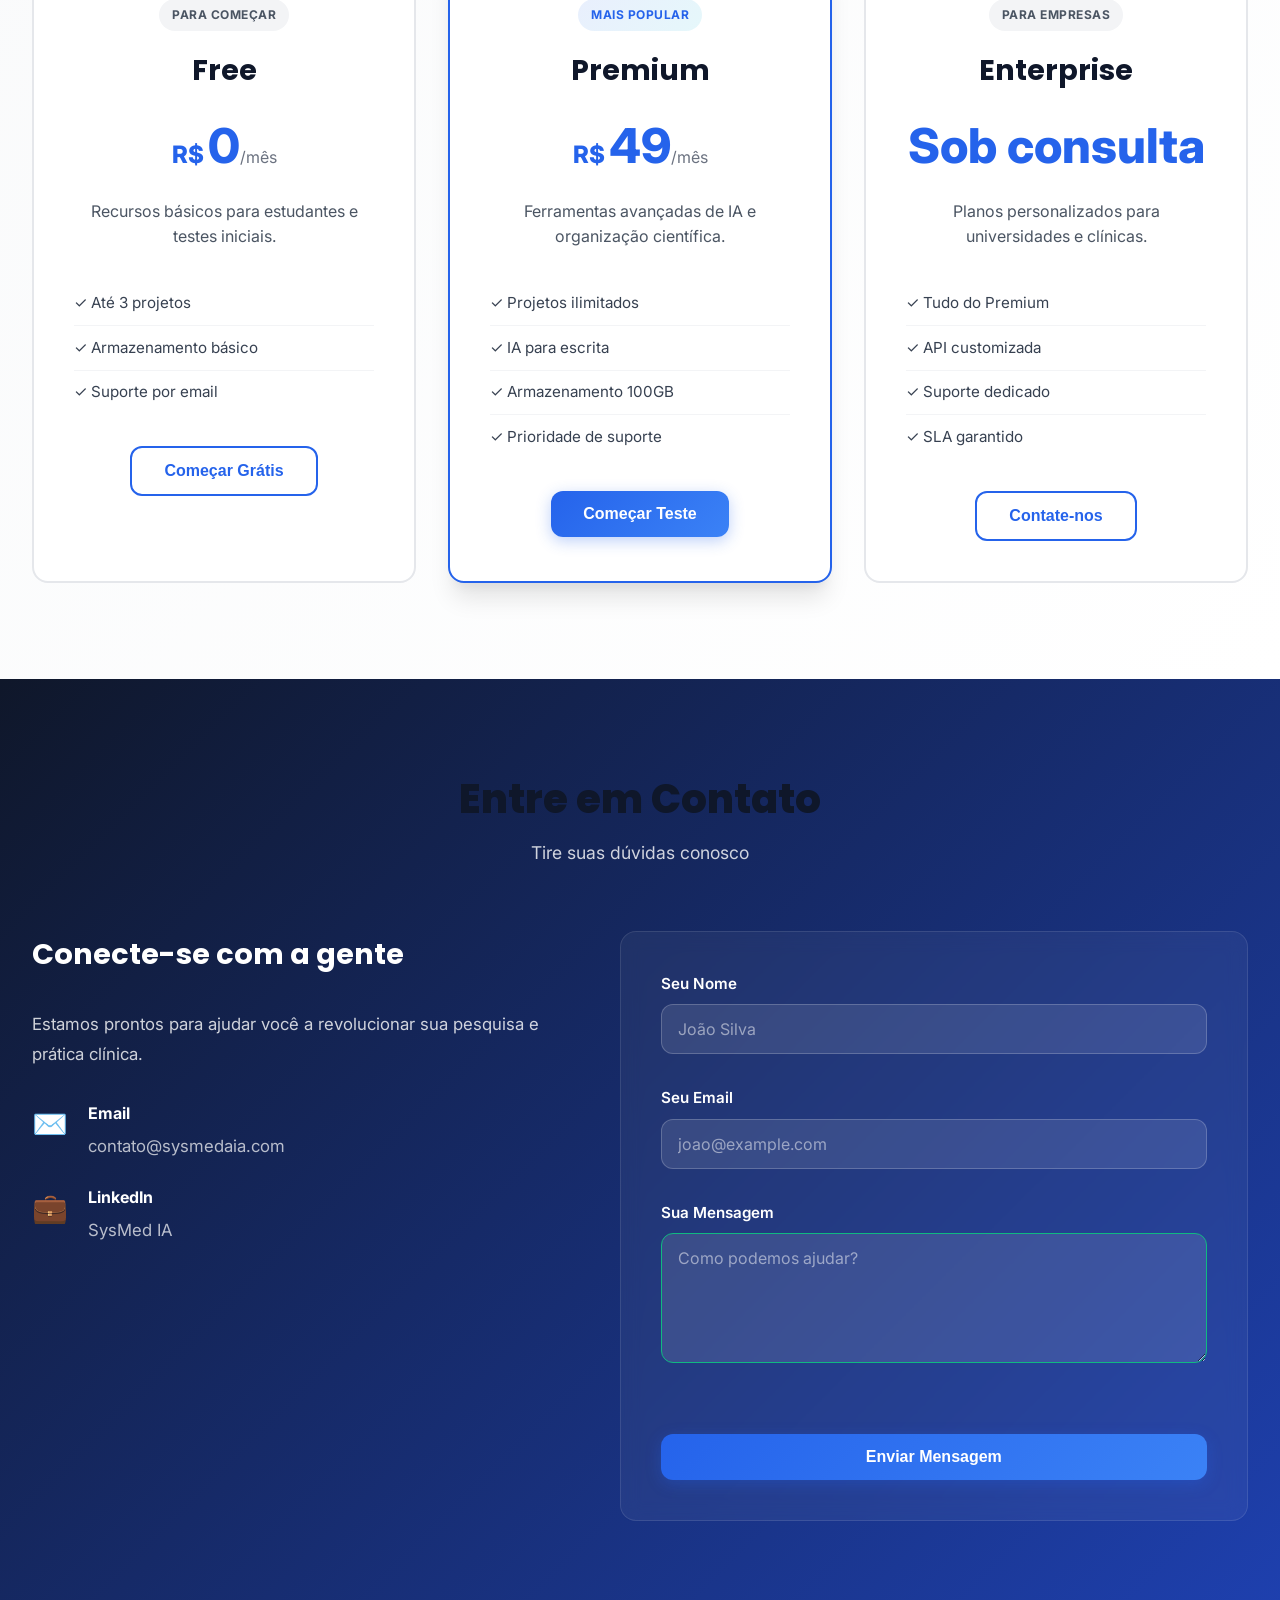
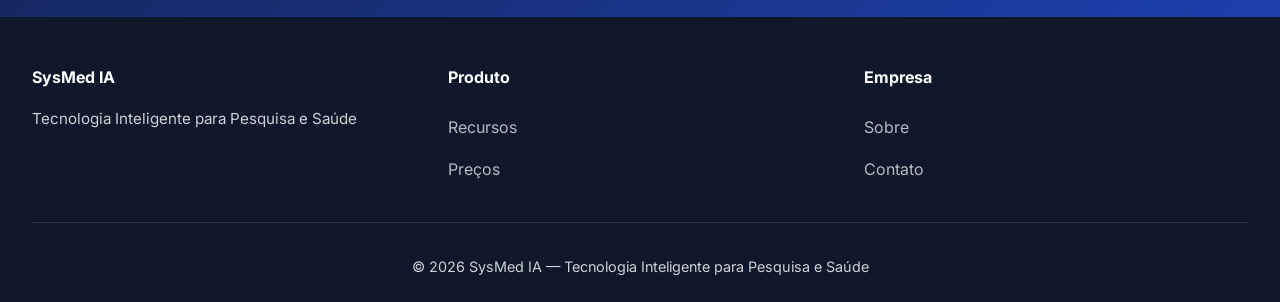
==== commit c947033a: "atualizações" ====
--- a/SysmedAI_site/index.html
+++ b/SysmedAI_site/index.html
@@ -1,372 +1,614 @@
-<!DOCTYPE html>
+<!doctype html>
 <html lang="pt-BR">
-<head>
-  <meta charset="UTF-8" />
-  <meta name="viewport" content="width=device-width, initial-scale=1.0"/>
-  <title>SysMed IA - Plataforma de IA para Saúde e Pesquisa</title>
-  <link rel="stylesheet" href="style.css">
-  <link rel="shortcut icon" href="assets/LogoSisMed.png" type="image/x-icon">
-  <link rel="preconnect" href="https://fonts.googleapis.com">
-  <link rel="preconnect" href="https://fonts.gstatic.com" crossorigin>
-  <link href="https://fonts.googleapis.com/css2?family=Inter:wght@300;400;500;600;700&family=Poppins:wght@600;700;800&display=swap" rel="stylesheet">
-</head>
-
-<body>
-
-  <header>
-    <nav class="navbar">
-      <div class="nav-content">
-        <div class="logo">
-          <svg width="32" height="32" viewBox="0 0 32 32" fill="none" xmlns="http://www.w3.org/2000/svg">
-            <rect width="32" height="32" rx="8" fill="currentColor" opacity="0.1"/>
-            <path d="M10 16C10 12.686 12.686 10 16 10C19.314 10 22 12.686 22 16C22 19.314 19.314 22 16 22" stroke="currentColor" stroke-width="2" stroke-linecap="round"/>
-            <circle cx="16" cy="16" r="3" fill="currentColor"/>
-          </svg>
-          <span>SysMed IA</span>
-        </div>
-
-        <ul class="nav-links">
-          <li><a href="#sobre">Sobre</a></li>
-          <li><a href="#produto">Produto</a></li>
-          <li><a href="#beneficios">Benefícios</a></li>
-          <li><a href="#planos">Planos</a></li>
-          <li><a href="#contato" class="nav-cta">Contato</a></li>
-        </ul>
-      </div>
-    </nav>
-
-    <div class="hero">
-      <div class="hero-content">
-        <div class="hero-badge">✨ Inteligência Artificial para Saúde</div>
-        <h1>Tecnologia Inteligente para Pesquisa e Saúde</h1>
-        <p>
-          A SysMed IA é uma plataforma SaaS com Inteligência Artificial
-          desenvolvida para auxiliar pesquisadores e profissionais da saúde
-          na organização científica, análise de dados e apoio à tomada de decisão.
+  <head>
+    <meta charset="UTF-8" />
+    <meta name="viewport" content="width=device-width, initial-scale=1.0" />
+    <title>SysMed IA - Plataforma de IA para Saúde e Pesquisa</title>
+    <link rel="stylesheet" href="style.css" />
+    <link
+      rel="shortcut icon"
+      href="assets/LogoSisMed.png"
+      type="image/x-icon"
+    />
+    <link rel="preconnect" href="https://fonts.googleapis.com" />
+    <link rel="preconnect" href="https://fonts.gstatic.com" crossorigin />
+    <link
+      href="https://fonts.googleapis.com/css2?family=Inter:wght@300;400;500;600;700&family=Poppins:wght@600;700;800&display=swap"
+      rel="stylesheet"
+    />
+  </head>
+
+  <body>
+    <!-- Tela de Loading -->
+    <div id="loading-screen" aria-hidden="false">
+      <div class="loader-wrap">
+        <img src="assets/LogoSisMed.png" alt="SysMed IA" class="loader-logo" />
+        <div class="loader-text">Carregando SysMed IA</div>
+        <div
+          class="loader-bar"
+          role="progressbar"
+          aria-valuemin="0"
+          aria-valuemax="100"
+          aria-valuenow="0"
+        >
+          <div class="loader-bar-fill"></div>
+        </div>
+      </div>
+    </div>
+
+    <header>
+      <nav class="navbar">
+        <div class="nav-content">
+          <div class="logo">
+            <svg
+              width="32"
+              height="32"
+              viewBox="0 0 32 32"
+              fill="none"
+              xmlns="http://www.w3.org/2000/svg"
+            >
+              <rect
+                width="32"
+                height="32"
+                rx="8"
+                fill="currentColor"
+                opacity="0.1"
+              />
+              <path
+                d="M10 16C10 12.686 12.686 10 16 10C19.314 10 22 12.686 22 16C22 19.314 19.314 22 16 22"
+                stroke="currentColor"
+                stroke-width="2"
+                stroke-linecap="round"
+              />
+              <circle cx="16" cy="16" r="3" fill="currentColor" />
+            </svg>
+            <span>SysMed IA</span>
+          </div>
+
+          <ul class="nav-links">
+            <li><a href="#sobre">Sobre</a></li>
+            <li><a href="#produto">Produto</a></li>
+            <li><a href="#beneficios">Benefícios</a></li>
+            <li><a href="#planos">Planos</a></li>
+            <li><a href="#contato" class="nav-cta">Contato</a></li>
+          </ul>
+        </div>
+      </nav>
+
+      <div class="hero">
+        <div class="hero-content">
+          <div class="hero-badge">✨ Inteligência Artificial para Saúde</div>
+          <h1>Tecnologia Inteligente para Pesquisa e Saúde</h1>
+          <p>
+            A SysMed IA é uma plataforma SaaS com Inteligência Artificial
+            desenvolvida para auxiliar pesquisadores e profissionais da saúde na
+            organização científica, análise de dados e apoio à tomada de
+            decisão.
+          </p>
+          <div class="hero-buttons">
+            <a href="#produto" class="btn btn-primary">Conheça a Plataforma</a>
+            <a href="#contato" class="btn btn-secondary">Solicitar Demo</a>
+          </div>
+        </div>
+        <div class="hero-visual">
+          <div class="floating-card">IA</div>
+          <div class="floating-card card-2">Saúde</div>
+          <div class="floating-card card-3">Pesquisa</div>
+          <div class="floating-card card-4">Análise</div>
+          <div class="floating-card card-5">Dados</div>
+          <div class="floating-card card-6">Cloud</div>
+        </div>
+      </div>
+    </header>
+
+    <section id="sobre">
+      <h2 class="section-title">Sobre a SysMed IA</h2>
+
+      <p>
+        A SysMed IA é uma startup de tecnologia focada em integrar Inteligência
+        Artificial à pesquisa científica e ao suporte médico. A plataforma foi
+        criada para aumentar a produtividade, melhorar a organização de
+        protocolos e auxiliar profissionais da saúde com análises inteligentes e
+        acessíveis.
+      </p>
+    </section>
+
+    <section id="produto" class="features-section">
+      <div class="section-header">
+        <h2 class="section-title">Nossa Solução Completa</h2>
+        <p class="section-subtitle">
+          Ferramentas inteligentes para Pesquisa, Medicina e Tecnologia
         </p>
-        <div class="hero-buttons">
-          <a href="#produto" class="btn btn-primary">Conheça a Plataforma</a>
-          <a href="#contato" class="btn btn-secondary">Solicitar Demo</a>
-        </div>
-      </div>
-      <div class="hero-visual">
-        <div class="floating-card">IA</div>
-        <div class="floating-card card-2">Saúde</div>
-        <div class="floating-card card-3">Pesquisa</div>
-        <div class="floating-card card-4">Análise</div>
-        <div class="floating-card card-5">Dados</div>
-        <div class="floating-card card-6">Cloud</div>
-      </div>
-    </div>
-  </header>
-
-  <section id="sobre">
-    <h2 class="section-title">Sobre a SysMed IA</h2>
-
-    <p>
-      A SysMed IA é uma startup de tecnologia focada em integrar Inteligência Artificial
-      à pesquisa científica e ao suporte médico. A plataforma foi criada para aumentar
-      a produtividade, melhorar a organização de protocolos e auxiliar profissionais
-      da saúde com análises inteligentes e acessíveis.
-    </p>
-  </section>
-
-  <section id="produto" class="features-section">
-    <div class="section-header">
-      <h2 class="section-title">Nossa Solução Completa</h2>
-      <p class="section-subtitle">Ferramentas inteligentes para Pesquisa, Medicina e Tecnologia</p>
-    </div>
-
-    <div class="cards">
-      <!-- PESQUISA -->
-      <div class="card">
-        <div class="card-icon">
-          <svg width="28" height="28" viewBox="0 0 28 28" fill="none" xmlns="http://www.w3.org/2000/svg">
-            <path d="M7 10.5H21M7 16H21M7 21.5H14M4 5.5H24C24.8284 5.5 25.5 6.17157 25.5 7V23C25.5 23.8284 24.8284 24.5 24 24.5H4C3.17157 24.5 2.5 23.8284 2.5 23V7C2.5 6.17157 3.17157 5.5 4 5.5Z" stroke="currentColor" stroke-width="1.5" stroke-linecap="round" stroke-linejoin="round"/>
-          </svg>
-        </div>
-        <h3>Organização de Pesquisas</h3>
-        <p>
-          Centralização de estudos, protocolos e artigos científicos com versionamento inteligente.
+      </div>
+
+      <div class="cards">
+        <!-- PESQUISA -->
+        <div class="card">
+          <div class="card-icon">
+            <svg
+              width="28"
+              height="28"
+              viewBox="0 0 28 28"
+              fill="none"
+              xmlns="http://www.w3.org/2000/svg"
+            >
+              <path
+                d="M7 10.5H21M7 16H21M7 21.5H14M4 5.5H24C24.8284 5.5 25.5 6.17157 25.5 7V23C25.5 23.8284 24.8284 24.5 24 24.5H4C3.17157 24.5 2.5 23.8284 2.5 23V7C2.5 6.17157 3.17157 5.5 4 5.5Z"
+                stroke="currentColor"
+                stroke-width="1.5"
+                stroke-linecap="round"
+                stroke-linejoin="round"
+              />
+            </svg>
+          </div>
+          <h3>Organização de Pesquisas</h3>
+          <p>
+            Centralização de estudos, protocolos e artigos científicos com
+            versionamento inteligente.
+          </p>
+        </div>
+
+        <div class="card">
+          <div class="card-icon">
+            <svg
+              width="28"
+              height="28"
+              viewBox="0 0 28 28"
+              fill="none"
+              xmlns="http://www.w3.org/2000/svg"
+            >
+              <circle
+                cx="11"
+                cy="14"
+                r="8"
+                stroke="currentColor"
+                stroke-width="1.5"
+              />
+              <path
+                d="M17.5 20.5L25 28"
+                stroke="currentColor"
+                stroke-width="1.5"
+                stroke-linecap="round"
+              />
+            </svg>
+          </div>
+          <h3>Análise de Dados</h3>
+          <p>
+            Ferramentas avançadas para visualização, processamento e
+            interpretação de grandes volumes de dados de pesquisa.
+          </p>
+        </div>
+
+        <div class="card">
+          <div class="card-icon">
+            <svg
+              width="28"
+              height="28"
+              viewBox="0 0 28 28"
+              fill="none"
+              xmlns="http://www.w3.org/2000/svg"
+            >
+              <path
+                d="M4 12C4 8.13401 7.13401 5 11 5C14.866 5 18 8.13401 18 12M10 18H24C24.5523 18 25 18.4477 25 19V24C25 24.5523 24.5523 25 24 25H4C3.44772 25 3 24.5523 3 24V19C3 18.4477 3.44772 18 4 18Z"
+                stroke="currentColor"
+                stroke-width="1.5"
+                stroke-linecap="round"
+                stroke-linejoin="round"
+              />
+            </svg>
+          </div>
+          <h3>Repositório Inteligente</h3>
+          <p>
+            Armazenamento seguro em nuvem com busca semântica para encontrar
+            referências e dados com facilidade.
+          </p>
+        </div>
+
+        <!-- MEDICINA -->
+        <div class="card">
+          <div class="card-icon">
+            <svg
+              width="28"
+              height="28"
+              viewBox="0 0 28 28"
+              fill="none"
+              xmlns="http://www.w3.org/2000/svg"
+            >
+              <rect
+                x="3"
+                y="8"
+                width="22"
+                height="17"
+                rx="2"
+                stroke="currentColor"
+                stroke-width="1.5"
+              />
+              <path
+                d="M3 13H25M8 3V8M20 3V8"
+                stroke="currentColor"
+                stroke-width="1.5"
+                stroke-linecap="round"
+              />
+              <circle
+                cx="14"
+                cy="17"
+                r="3"
+                stroke="currentColor"
+                stroke-width="1.5"
+              />
+            </svg>
+          </div>
+          <h3>Prontuário Eletrônico</h3>
+          <p>
+            Gestão completa de registros clínicos dos pacientes com interface
+            intuitiva e segura.
+          </p>
+        </div>
+
+        <div class="card">
+          <div class="card-icon">
+            <svg
+              width="28"
+              height="28"
+              viewBox="0 0 28 28"
+              fill="none"
+              xmlns="http://www.w3.org/2000/svg"
+            >
+              <circle
+                cx="14"
+                cy="14"
+                r="11.5"
+                stroke="currentColor"
+                stroke-width="1.5"
+              />
+              <path
+                d="M14 8.5V14L17.5 16.5"
+                stroke="currentColor"
+                stroke-width="1.5"
+                stroke-linecap="round"
+                stroke-linejoin="round"
+              />
+            </svg>
+          </div>
+          <h3>Diagnóstico Assistido</h3>
+          <p>
+            Suporte à análise de resultados clínicos e auxiliar inteligente na
+            tomada de decisão médica.
+          </p>
+        </div>
+
+        <div class="card">
+          <div class="card-icon">
+            <svg
+              width="28"
+              height="28"
+              viewBox="0 0 28 28"
+              fill="none"
+              xmlns="http://www.w3.org/2000/svg"
+            >
+              <path
+                d="M5 14C5 9.58172 8.58172 6 14 6C19.4183 6 23 9.58172 23 14C23 18.4183 19.4183 22 14 22M14 22L19 27M14 22L9 27"
+                stroke="currentColor"
+                stroke-width="1.5"
+                stroke-linecap="round"
+                stroke-linejoin="round"
+              />
+            </svg>
+          </div>
+          <h3>Monitoramento de Pacientes</h3>
+          <p>
+            Acompanhamento contínuo da saúde com alertas em tempo real para
+            mudanças importantes.
+          </p>
+        </div>
+
+        <!-- TECNOLOGIA -->
+        <div class="card">
+          <div class="card-icon">
+            <svg
+              width="28"
+              height="28"
+              viewBox="0 0 28 28"
+              fill="none"
+              xmlns="http://www.w3.org/2000/svg"
+            >
+              <path
+                d="M14 2.5C7.5964 2.5 2.5 7.5964 2.5 14C2.5 20.4036 7.5964 25.5 14 25.5C20.4036 25.5 25.5 20.4036 25.5 14"
+                stroke="currentColor"
+                stroke-width="1.5"
+                stroke-linecap="round"
+              />
+              <path
+                d="M14 7V14L19 16"
+                stroke="currentColor"
+                stroke-width="1.5"
+                stroke-linecap="round"
+                stroke-linejoin="round"
+              />
+            </svg>
+          </div>
+          <h3>Plataforma Cloud Native</h3>
+          <p>
+            Infraestrutura 100% em nuvem, escalável e acessível de qualquer
+            lugar, sem necessidade de instalação.
+          </p>
+        </div>
+
+        <div class="card">
+          <div class="card-icon">
+            <svg
+              width="28"
+              height="28"
+              viewBox="0 0 28 28"
+              fill="none"
+              xmlns="http://www.w3.org/2000/svg"
+            >
+              <path
+                d="M4 20L6.5 6.5M24 20L21.5 6.5M7 20H21M8 3H20L17 8H11L8 3Z"
+                stroke="currentColor"
+                stroke-width="1.5"
+                stroke-linecap="round"
+                stroke-linejoin="round"
+              />
+            </svg>
+          </div>
+          <h3>IA Generativa para Escrita</h3>
+          <p>
+            Assistente inteligente de escrita para artigos, relatórios e
+            documentação científica estruturada.
+          </p>
+        </div>
+
+        <div class="card">
+          <div class="card-icon">
+            <svg
+              width="28"
+              height="28"
+              viewBox="0 0 28 28"
+              fill="none"
+              xmlns="http://www.w3.org/2000/svg"
+            >
+              <rect
+                x="2.5"
+                y="3.5"
+                width="10"
+                height="10"
+                rx="1"
+                stroke="currentColor"
+                stroke-width="1.5"
+              />
+              <rect
+                x="15.5"
+                y="3.5"
+                width="10"
+                height="10"
+                rx="1"
+                stroke="currentColor"
+                stroke-width="1.5"
+              />
+              <rect
+                x="2.5"
+                y="16.5"
+                width="10"
+                height="10"
+                rx="1"
+                stroke="currentColor"
+                stroke-width="1.5"
+              />
+              <rect
+                x="15.5"
+                y="16.5"
+                width="10"
+                height="10"
+                rx="1"
+                stroke="currentColor"
+                stroke-width="1.5"
+              />
+            </svg>
+          </div>
+          <h3>Integração de APIs</h3>
+          <p>
+            Conecte sistemas existentes e terceiros com APIs robustas e
+            documentação completa.
+          </p>
+        </div>
+      </div>
+    </section>
+
+    <section id="beneficios" class="benefits-section">
+      <div class="section-header">
+        <h2 class="section-title">Por Que Escolher SysMed IA</h2>
+        <p class="section-subtitle">
+          Benefícios que transformam sua experiência
         </p>
       </div>
 
-      <div class="card">
-        <div class="card-icon">
-          <svg width="28" height="28" viewBox="0 0 28 28" fill="none" xmlns="http://www.w3.org/2000/svg">
-            <circle cx="11" cy="14" r="8" stroke="currentColor" stroke-width="1.5"/>
-            <path d="M17.5 20.5L25 28" stroke="currentColor" stroke-width="1.5" stroke-linecap="round"/>
-          </svg>
-        </div>
-        <h3>Análise de Dados</h3>
-        <p>
-          Ferramentas avançadas para visualização, processamento e interpretação de grandes volumes de dados de pesquisa.
+      <div class="benefits-grid">
+        <div class="benefit-card">
+          <div class="benefit-number">01</div>
+          <h3>Mais Produtividade</h3>
+          <p>
+            Automatização de tarefas repetitivas e otimização de processos
+            científicos.
+          </p>
+          <div class="benefit-arrow">→</div>
+        </div>
+
+        <div class="benefit-card">
+          <div class="benefit-number">02</div>
+          <h3>Organização</h3>
+          <p>
+            Centralização de documentos, protocolos e dados em um único
+            ambiente.
+          </p>
+          <div class="benefit-arrow">→</div>
+        </div>
+
+        <div class="benefit-card">
+          <div class="benefit-number">03</div>
+          <h3>Segurança</h3>
+          <p>
+            Proteção de dados seguindo princípios de privacidade e
+            confiabilidade.
+          </p>
+          <div class="benefit-arrow">→</div>
+        </div>
+
+        <div class="benefit-card">
+          <div class="benefit-number">04</div>
+          <h3>Acessibilidade</h3>
+          <p>
+            Interface simples e intuitiva para médicos, pesquisadores e
+            estudantes.
+          </p>
+          <div class="benefit-arrow">→</div>
+        </div>
+      </div>
+    </section>
+
+    <section id="planos" class="pricing-section">
+      <div class="section-header">
+        <h2 class="section-title">Planos & Preços</h2>
+        <p class="section-subtitle">
+          Escolha o plano ideal para sua necessidade
         </p>
       </div>
 
-      <div class="card">
-        <div class="card-icon">
-          <svg width="28" height="28" viewBox="0 0 28 28" fill="none" xmlns="http://www.w3.org/2000/svg">
-            <path d="M4 12C4 8.13401 7.13401 5 11 5C14.866 5 18 8.13401 18 12M10 18H24C24.5523 18 25 18.4477 25 19V24C25 24.5523 24.5523 25 24 25H4C3.44772 25 3 24.5523 3 24V19C3 18.4477 3.44772 18 4 18Z" stroke="currentColor" stroke-width="1.5" stroke-linecap="round" stroke-linejoin="round"/>
-          </svg>
-        </div>
-        <h3>Repositório Inteligente</h3>
-        <p>
-          Armazenamento seguro em nuvem com busca semântica para encontrar referências e dados com facilidade.
-        </p>
-      </div>
-
-      <!-- MEDICINA -->
-      <div class="card">
-        <div class="card-icon">
-          <svg width="28" height="28" viewBox="0 0 28 28" fill="none" xmlns="http://www.w3.org/2000/svg">
-            <rect x="3" y="8" width="22" height="17" rx="2" stroke="currentColor" stroke-width="1.5"/>
-            <path d="M3 13H25M8 3V8M20 3V8" stroke="currentColor" stroke-width="1.5" stroke-linecap="round"/>
-            <circle cx="14" cy="17" r="3" stroke="currentColor" stroke-width="1.5"/>
-          </svg>
-        </div>
-        <h3>Prontuário Eletrônico</h3>
-        <p>
-          Gestão completa de registros clínicos dos pacientes com interface intuitiva e segura.
-        </p>
-      </div>
-
-      <div class="card">
-        <div class="card-icon">
-          <svg width="28" height="28" viewBox="0 0 28 28" fill="none" xmlns="http://www.w3.org/2000/svg">
-            <circle cx="14" cy="14" r="11.5" stroke="currentColor" stroke-width="1.5"/>
-            <path d="M14 8.5V14L17.5 16.5" stroke="currentColor" stroke-width="1.5" stroke-linecap="round" stroke-linejoin="round"/>
-          </svg>
-        </div>
-        <h3>Diagnóstico Assistido</h3>
-        <p>
-          Suporte à análise de resultados clínicos e auxiliar inteligente na tomada de decisão médica.
-        </p>
-      </div>
-
-      <div class="card">
-        <div class="card-icon">
-          <svg width="28" height="28" viewBox="0 0 28 28" fill="none" xmlns="http://www.w3.org/2000/svg">
-            <path d="M5 14C5 9.58172 8.58172 6 14 6C19.4183 6 23 9.58172 23 14C23 18.4183 19.4183 22 14 22M14 22L19 27M14 22L9 27" stroke="currentColor" stroke-width="1.5" stroke-linecap="round" stroke-linejoin="round"/>
-          </svg>
-        </div>
-        <h3>Monitoramento de Pacientes</h3>
-        <p>
-          Acompanhamento contínuo da saúde com alertas em tempo real para mudanças importantes.
-        </p>
-      </div>
-
-      <!-- TECNOLOGIA -->
-      <div class="card">
-        <div class="card-icon">
-          <svg width="28" height="28" viewBox="0 0 28 28" fill="none" xmlns="http://www.w3.org/2000/svg">
-            <path d="M14 2.5C7.5964 2.5 2.5 7.5964 2.5 14C2.5 20.4036 7.5964 25.5 14 25.5C20.4036 25.5 25.5 20.4036 25.5 14" stroke="currentColor" stroke-width="1.5" stroke-linecap="round"/>
-            <path d="M14 7V14L19 16" stroke="currentColor" stroke-width="1.5" stroke-linecap="round" stroke-linejoin="round"/>
-          </svg>
-        </div>
-        <h3>Plataforma Cloud Native</h3>
-        <p>
-          Infraestrutura 100% em nuvem, escalável e acessível de qualquer lugar, sem necessidade de instalação.
-        </p>
-      </div>
-
-      <div class="card">
-        <div class="card-icon">
-          <svg width="28" height="28" viewBox="0 0 28 28" fill="none" xmlns="http://www.w3.org/2000/svg">
-            <path d="M4 20L6.5 6.5M24 20L21.5 6.5M7 20H21M8 3H20L17 8H11L8 3Z" stroke="currentColor" stroke-width="1.5" stroke-linecap="round" stroke-linejoin="round"/>
-          </svg>
-        </div>
-        <h3>IA Generativa para Escrita</h3>
-        <p>
-          Assistente inteligente de escrita para artigos, relatórios e documentação científica estruturada.
-        </p>
-      </div>
-
-      <div class="card">
-        <div class="card-icon">
-          <svg width="28" height="28" viewBox="0 0 28 28" fill="none" xmlns="http://www.w3.org/2000/svg">
-            <rect x="2.5" y="3.5" width="10" height="10" rx="1" stroke="currentColor" stroke-width="1.5"/>
-            <rect x="15.5" y="3.5" width="10" height="10" rx="1" stroke="currentColor" stroke-width="1.5"/>
-            <rect x="2.5" y="16.5" width="10" height="10" rx="1" stroke="currentColor" stroke-width="1.5"/>
-            <rect x="15.5" y="16.5" width="10" height="10" rx="1" stroke="currentColor" stroke-width="1.5"/>
-          </svg>
-        </div>
-        <h3>Integração de APIs</h3>
-        <p>
-          Conecte sistemas existentes e terceiros com APIs robustas e documentação completa.
-        </p>
-      </div>
-    </div>
-  </section>
-
-  <section id="beneficios" class="benefits-section">
-    <div class="section-header">
-      <h2 class="section-title">Por Que Escolher SysMed IA</h2>
-      <p class="section-subtitle">Benefícios que transformam sua experiência</p>
-    </div>
-
-    <div class="benefits-grid">
-      <div class="benefit-card">
-        <div class="benefit-number">01</div>
-        <h3>Mais Produtividade</h3>
-        <p>
-          Automatização de tarefas repetitivas e otimização de processos científicos.
-        </p>
-        <div class="benefit-arrow">→</div>
-      </div>
-
-      <div class="benefit-card">
-        <div class="benefit-number">02</div>
-        <h3>Organização</h3>
-        <p>
-          Centralização de documentos, protocolos e dados em um único ambiente.
-        </p>
-        <div class="benefit-arrow">→</div>
-      </div>
-
-      <div class="benefit-card">
-        <div class="benefit-number">03</div>
-        <h3>Segurança</h3>
-        <p>
-          Proteção de dados seguindo princípios de privacidade e confiabilidade.
-        </p>
-        <div class="benefit-arrow">→</div>
-      </div>
-
-      <div class="benefit-card">
-        <div class="benefit-number">04</div>
-        <h3>Acessibilidade</h3>
-        <p>
-          Interface simples e intuitiva para médicos, pesquisadores e estudantes.
-        </p>
-        <div class="benefit-arrow">→</div>
-      </div>
-    </div>
-  </section>
-
-  <section id="planos" class="pricing-section">
-    <div class="section-header">
-      <h2 class="section-title">Planos & Preços</h2>
-      <p class="section-subtitle">Escolha o plano ideal para sua necessidade</p>
-    </div>
-
-    <div class="plans-grid">
-      <div class="plan">
-        <div class="plan-badge">Para Começar</div>
-        <h3>Free</h3>
-        <div class="price"><span class="currency">R$</span>0<span class="period">/mês</span></div>
-        <p>Recursos básicos para estudantes e testes iniciais.</p>
-        <ul class="features-list">
-          <li>✓ Até 3 projetos</li>
-          <li>✓ Armazenamento básico</li>
-          <li>✓ Suporte por email</li>
-        </ul>
-        <button class="btn btn-outline">Começar Grátis</button>
-      </div>
-
-      <div class="plan plan-featured">
-        <div class="plan-badge badge-popular">Mais Popular</div>
-        <h3>Premium</h3>
-        <div class="price"><span class="currency">R$</span>49<span class="period">/mês</span></div>
-        <p>Ferramentas avançadas de IA e organização científica.</p>
-        <ul class="features-list">
-          <li>✓ Projetos ilimitados</li>
-          <li>✓ IA para escrita</li>
-          <li>✓ Armazenamento 100GB</li>
-          <li>✓ Prioridade de suporte</li>
-        </ul>
-        <button class="btn btn-primary">Começar Teste</button>
-      </div>
-
-      <div class="plan">
-        <div class="plan-badge">Para Empresas</div>
-        <h3>Enterprise</h3>
-        <div class="price">Sob consulta</div>
-        <p>Planos personalizados para universidades e clínicas.</p>
-        <ul class="features-list">
-          <li>✓ Tudo do Premium</li>
-          <li>✓ API customizada</li>
-          <li>✓ Suporte dedicado</li>
-          <li>✓ SLA garantido</li>
-        </ul>
-        <button class="btn btn-outline">Contate-nos</button>
-      </div>
-    </div>
-  </section>
-
-  <section id="contato" class="contact-section">
-    <div class="section-header">
-      <h2 class="section-title">Entre em Contato</h2>
-      <p class="section-subtitle">Tire suas dúvidas conosco</p>
-    </div>
-
-    <div class="contact-wrapper">
-      <div class="contact-info">
-        <h3>Conecte-se com a gente</h3>
-        <p>Estamos prontos para ajudar você a revolucionar sua pesquisa e prática clínica.</p>
-        
-        <div class="contact-items">
-          <div class="contact-item">
-            <div class="contact-icon">✉️</div>
-            <div>
-              <h4>Email</h4>
-              <p>contato@sysmedaia.com</p>
+      <div class="plans-grid">
+        <div class="plan">
+          <div class="plan-badge">Para Começar</div>
+          <h3>Free</h3>
+          <div class="price">
+            <span class="currency">R$</span>0<span class="period">/mês</span>
+          </div>
+          <p>Recursos básicos para estudantes e testes iniciais.</p>
+          <ul class="features-list">
+            <li>✓ Até 3 projetos</li>
+            <li>✓ Armazenamento básico</li>
+            <li>✓ Suporte por email</li>
+          </ul>
+          <button class="btn btn-outline">Começar Grátis</button>
+        </div>
+
+        <div class="plan plan-featured">
+          <div class="plan-badge badge-popular">Mais Popular</div>
+          <h3>Premium</h3>
+          <div class="price">
+            <span class="currency">R$</span>49<span class="period">/mês</span>
+          </div>
+          <p>Ferramentas avançadas de IA e organização científica.</p>
+          <ul class="features-list">
+            <li>✓ Projetos ilimitados</li>
+            <li>✓ IA para escrita</li>
+            <li>✓ Armazenamento 100GB</li>
+            <li>✓ Prioridade de suporte</li>
+          </ul>
+          <button class="btn btn-primary">Começar Teste</button>
+        </div>
+
+        <div class="plan">
+          <div class="plan-badge">Para Empresas</div>
+          <h3>Enterprise</h3>
+          <div class="price">Sob consulta</div>
+          <p>Planos personalizados para universidades e clínicas.</p>
+          <ul class="features-list">
+            <li>✓ Tudo do Premium</li>
+            <li>✓ API customizada</li>
+            <li>✓ Suporte dedicado</li>
+            <li>✓ SLA garantido</li>
+          </ul>
+          <button class="btn btn-outline">Contate-nos</button>
+        </div>
+      </div>
+    </section>
+
+    <section id="contato" class="contact-section">
+      <div class="section-header">
+        <h2 class="section-title">Entre em Contato</h2>
+        <p class="section-subtitle">Tire suas dúvidas conosco</p>
+      </div>
+
+      <div class="contact-wrapper">
+        <div class="contact-info">
+          <h3>Conecte-se com a gente</h3>
+          <p>
+            Estamos prontos para ajudar você a revolucionar sua pesquisa e
+            prática clínica.
+          </p>
+
+          <div class="contact-items">
+            <div class="contact-item">
+              <div class="contact-icon">✉️</div>
+              <div>
+                <h4>Email</h4>
+                <p>contato@sysmedaia.com</p>
+              </div>
             </div>
-          </div>
-          <div class="contact-item">
-            <div class="contact-icon">💼</div>
-            <div>
-              <h4>LinkedIn</h4>
-              <p>SysMed IA</p>
+            <div class="contact-item">
+              <div class="contact-icon">💼</div>
+              <div>
+                <h4>LinkedIn</h4>
+                <p>SysMed IA</p>
+              </div>
             </div>
           </div>
         </div>
-      </div>
-
-      <form class="contact-form" id="contact-form">
-        <div class="form-group">
-          <label for="name">Seu Nome</label>
-          <input type="text" id="name" placeholder="João Silva" required>
-        </div>
-        <div class="form-group">
-          <label for="email">Seu Email</label>
-          <input type="email" id="email" placeholder="joao@example.com" required>
-        </div>
-        <div class="form-group">
-          <label for="message">Sua Mensagem</label>
-          <textarea id="message" rows="5" placeholder="Como podemos ajudar?"></textarea>
-        </div>
-        <button type="submit" class="btn btn-primary btn-block">Enviar Mensagem</button>
-      </form>
-    </div>
-  </section>
-
-  <footer class="footer">
-    <div class="footer-content">
-      <div class="footer-section">
-        <h4>SysMed IA</h4>
-        <p>Tecnologia Inteligente para Pesquisa e Saúde</p>
-      </div>
-      <div class="footer-section">
-        <h4>Produto</h4>
-        <ul>
-          <li><a href="#produto">Recursos</a></li>
-          <li><a href="#planos">Preços</a></li>
-        </ul>
-      </div>
-      <div class="footer-section">
-        <h4>Empresa</h4>
-        <ul>
-          <li><a href="#sobre">Sobre</a></li>
-          <li><a href="#contato">Contato</a></li>
-        </ul>
-      </div>
-    </div>
-    <div class="footer-bottom">
-      <p>© 2026 SysMed IA — Tecnologia Inteligente para Pesquisa e Saúde</p>
-    </div>
-  </footer>
-
-  <script src="script.js"></script>
-</body>
-</html>+
+        <form class="contact-form" id="contact-form">
+          <div class="form-group">
+            <label for="name">Seu Nome</label>
+            <input type="text" id="name" placeholder="João Silva" required />
+          </div>
+          <div class="form-group">
+            <label for="email">Seu Email</label>
+            <input
+              type="email"
+              id="email"
+              placeholder="joao@example.com"
+              required
+            />
+          </div>
+          <div class="form-group">
+            <label for="message">Sua Mensagem</label>
+            <textarea
+              id="message"
+              rows="5"
+              placeholder="Como podemos ajudar?"
+            ></textarea>
+          </div>
+          <button type="submit" class="btn btn-primary btn-block">
+            Enviar Mensagem
+          </button>
+        </form>
+      </div>
+    </section>
+
+    <footer class="footer">
+      <div class="footer-content">
+        <div class="footer-section">
+          <h4>SysMed IA</h4>
+          <p>Tecnologia Inteligente para Pesquisa e Saúde</p>
+        </div>
+        <div class="footer-section">
+          <h4>Produto</h4>
+          <ul>
+            <li><a href="#produto">Recursos</a></li>
+            <li><a href="#planos">Preços</a></li>
+          </ul>
+        </div>
+        <div class="footer-section">
+          <h4>Empresa</h4>
+          <ul>
+            <li><a href="#sobre">Sobre</a></li>
+            <li><a href="#contato">Contato</a></li>
+          </ul>
+        </div>
+      </div>
+      <div class="footer-bottom">
+        <p>© 2026 SysMed IA — Tecnologia Inteligente para Pesquisa e Saúde</p>
+      </div>
+    </footer>
+
+    <script src="script.js"></script>
+  </body>
+</html>
--- a/SysmedAI_site/style.css
+++ b/SysmedAI_site/style.css
@@ -18,16 +18,19 @@
   --gray-700: #374151;
   --gray-800: #1f2937;
   --gray-900: #111827;
-  
+
   --radius-sm: 6px;
   --radius-md: 12px;
   --radius-lg: 16px;
   --radius-xl: 20px;
-  
+
   --shadow-sm: 0 1px 2px 0 rgba(0, 0, 0, 0.05);
-  --shadow-md: 0 4px 6px -1px rgba(0, 0, 0, 0.1), 0 2px 4px -1px rgba(0, 0, 0, 0.06);
-  --shadow-lg: 0 10px 15px -3px rgba(0, 0, 0, 0.1), 0 4px 6px -2px rgba(0, 0, 0, 0.05);
-  --shadow-xl: 0 20px 25px -5px rgba(0, 0, 0, 0.1), 0 10px 10px -5px rgba(0, 0, 0, 0.04);
+  --shadow-md:
+    0 4px 6px -1px rgba(0, 0, 0, 0.1), 0 2px 4px -1px rgba(0, 0, 0, 0.06);
+  --shadow-lg:
+    0 10px 15px -3px rgba(0, 0, 0, 0.1), 0 4px 6px -2px rgba(0, 0, 0, 0.05);
+  --shadow-xl:
+    0 20px 25px -5px rgba(0, 0, 0, 0.1), 0 10px 10px -5px rgba(0, 0, 0, 0.04);
 }
 
 * {
@@ -41,7 +44,12 @@
 }
 
 body {
-  font-family: 'Inter', -apple-system, BlinkMacSystemFont, 'Segoe UI', sans-serif;
+  font-family:
+    "Inter",
+    -apple-system,
+    BlinkMacSystemFont,
+    "Segoe UI",
+    sans-serif;
   background: var(--white);
   color: var(--gray-700);
   line-height: 1.6;
@@ -50,23 +58,105 @@
 }
 
 /* ============================================
+   LOADING SCREEN
+   ============================================ */
+#loading-screen {
+  position: fixed;
+  inset: 0;
+  display: flex;
+  align-items: center;
+  justify-content: center;
+  background: linear-gradient(
+    180deg,
+    rgba(15, 23, 42, 0.98),
+    rgba(37, 99, 235, 0.85)
+  );
+  color: var(--white);
+  z-index: 3000;
+  transition:
+    opacity 0.5s ease,
+    visibility 0.5s ease;
+}
+
+#loading-screen.hidden {
+  opacity: 0;
+  visibility: hidden;
+  pointer-events: none;
+}
+
+.loader-wrap {
+  text-align: center;
+  max-width: 320px;
+}
+
+.loader-logo {
+  width: 72px;
+  height: 72px;
+  object-fit: contain;
+  margin: 0 auto 12px;
+  filter: drop-shadow(0 8px 20px rgba(0, 0, 0, 0.4));
+  animation: logoPulse 1.6s ease-in-out infinite;
+}
+
+.loader-text {
+  font-weight: 700;
+  margin-bottom: 12px;
+  letter-spacing: 0.2px;
+}
+
+.loader-bar {
+  width: 100%;
+  height: 8px;
+  background: rgba(255, 255, 255, 0.12);
+  border-radius: 999px;
+  overflow: hidden;
+}
+
+.loader-bar-fill {
+  width: 0%;
+  height: 100%;
+  background: linear-gradient(90deg, var(--primary-light), var(--accent));
+  transition: width 0.3s linear;
+}
+
+@keyframes logoPulse {
+  0%,
+  100% {
+    transform: scale(1);
+    filter: drop-shadow(0 8px 20px rgba(0, 0, 0, 0.35));
+  }
+  50% {
+    transform: scale(1.06);
+    filter: drop-shadow(0 18px 30px rgba(0, 0, 0, 0.45));
+  }
+}
+
+/* ============================================
    HEADER & NAVIGATION
    ============================================ */
 header {
-  background: linear-gradient(135deg, var(--secondary) 0%, var(--primary-dark) 100%);
+  background: linear-gradient(
+    135deg,
+    var(--secondary) 0%,
+    var(--primary-dark) 100%
+  );
   color: var(--white);
   position: relative;
   overflow: hidden;
 }
 
 header::before {
-  content: '';
+  content: "";
   position: absolute;
   top: -50%;
   right: -20%;
   width: 500px;
   height: 500px;
-  background: radial-gradient(circle, rgba(37, 99, 235, 0.1) 0%, transparent 70%);
+  background: radial-gradient(
+    circle,
+    rgba(37, 99, 235, 0.1) 0%,
+    transparent 70%
+  );
   border-radius: 50%;
   pointer-events: none;
 }
@@ -126,7 +216,7 @@
 }
 
 .nav-links a::after {
-  content: '';
+  content: "";
   position: absolute;
   width: 0;
   height: 2px;
@@ -199,7 +289,7 @@
 }
 
 .hero h1 {
-  font-family: 'Poppins', sans-serif;
+  font-family: "Poppins", sans-serif;
   font-size: 3.5rem;
   font-weight: 800;
   line-height: 1.1;
@@ -227,6 +317,50 @@
   display: flex;
   align-items: center;
   justify-content: center;
+}
+
+/* ============================================
+   ANIMAÇÕES ADICIONAIS
+   ============================================ */
+.floating-card {
+  will-change: transform;
+  transition:
+    transform 0.45s cubic-bezier(0.2, 0.9, 0.3, 1),
+    box-shadow 0.35s ease;
+}
+
+.floating-card:hover {
+  transform: translateY(-14px) scale(1.03) rotate(-1deg);
+  box-shadow: 0 18px 30px rgba(16, 24, 40, 0.18);
+}
+
+.card-icon {
+  transition:
+    transform 0.45s cubic-bezier(0.2, 0.9, 0.3, 1),
+    box-shadow 0.35s ease,
+    background 0.4s ease;
+}
+
+.card:hover .card-icon {
+  transform: rotate(-6deg) scale(1.08);
+}
+
+/* Hover suave em cards: efeito de destaque interno */
+.card::after {
+  content: "";
+  position: absolute;
+  inset: 0;
+  background: radial-gradient(
+    circle at 20% 20%,
+    rgba(6, 182, 212, 0.04),
+    transparent 20%
+  );
+  opacity: 0;
+  transition: opacity 0.45s ease;
+}
+
+.card:hover::after {
+  opacity: 1;
 }
 
 .floating-card:nth-child(1) {
@@ -303,8 +437,13 @@
 }
 
 @keyframes float {
-  0%, 100% { transform: translateY(0px); }
-  50% { transform: translateY(-20px); }
+  0%,
+  100% {
+    transform: translateY(0px);
+  }
+  50% {
+    transform: translateY(-20px);
+  }
 }
 
 @keyframes fadeInUp {
@@ -334,7 +473,7 @@
 }
 
 .section-title {
-  font-family: 'Poppins', sans-serif;
+  font-family: "Poppins", sans-serif;
   font-size: 2.5rem;
   font-weight: 800;
   color: var(--secondary);
@@ -371,7 +510,7 @@
 }
 
 .card::before {
-  content: '';
+  content: "";
   position: absolute;
   top: 0;
   left: 0;
@@ -396,7 +535,11 @@
 .card-icon {
   width: 48px;
   height: 48px;
-  background: linear-gradient(135deg, rgba(37, 99, 235, 0.1), rgba(6, 182, 212, 0.1));
+  background: linear-gradient(
+    135deg,
+    rgba(37, 99, 235, 0.1),
+    rgba(6, 182, 212, 0.1)
+  );
   border-radius: var(--radius-md);
   display: flex;
   align-items: center;
@@ -445,13 +588,17 @@
 }
 
 .benefit-card::after {
-  content: '';
+  content: "";
   position: absolute;
   top: -50%;
   right: -50%;
   width: 200px;
   height: 200px;
-  background: radial-gradient(circle, rgba(37, 99, 235, 0.05) 0%, transparent 70%);
+  background: radial-gradient(
+    circle,
+    rgba(37, 99, 235, 0.05) 0%,
+    transparent 70%
+  );
   border-radius: 50%;
   transition: all 0.3s ease;
 }
@@ -468,7 +615,7 @@
 }
 
 .benefit-number {
-  font-family: 'Poppins', sans-serif;
+  font-family: "Poppins", sans-serif;
   font-size: 2.5rem;
   font-weight: 800;
   background: linear-gradient(135deg, var(--primary), var(--accent));
@@ -529,7 +676,7 @@
 }
 
 .plan::before {
-  content: '';
+  content: "";
   position: absolute;
   top: 0;
   left: 0;
@@ -575,12 +722,16 @@
 }
 
 .badge-popular {
-  background: linear-gradient(135deg, rgba(37, 99, 235, 0.1), rgba(6, 182, 212, 0.1));
+  background: linear-gradient(
+    135deg,
+    rgba(37, 99, 235, 0.1),
+    rgba(6, 182, 212, 0.1)
+  );
   color: var(--primary);
 }
 
 .plan h3 {
-  font-family: 'Poppins', sans-serif;
+  font-family: "Poppins", sans-serif;
   font-size: 1.8rem;
   font-weight: 700;
   color: var(--secondary);
@@ -650,7 +801,7 @@
 }
 
 .btn::before {
-  content: '';
+  content: "";
   position: absolute;
   top: 50%;
   left: 50%;
@@ -659,7 +810,9 @@
   background: rgba(255, 255, 255, 0.1);
   border-radius: 50%;
   transform: translate(-50%, -50%);
-  transition: width 0.6s, height 0.6s;
+  transition:
+    width 0.6s,
+    height 0.6s;
 }
 
 .btn:active::before {
@@ -710,7 +863,11 @@
    CONTACT SECTION
    ============================================ */
 .contact-section {
-  background: linear-gradient(135deg, var(--secondary) 0%, var(--primary-dark) 100%);
+  background: linear-gradient(
+    135deg,
+    var(--secondary) 0%,
+    var(--primary-dark) 100%
+  );
   color: var(--white);
 }
 
@@ -736,7 +893,7 @@
 }
 
 .contact-info h3 {
-  font-family: 'Poppins', sans-serif;
+  font-family: "Poppins", sans-serif;
   font-size: 1.8rem;
   font-weight: 700;
   color: var(--white);
@@ -933,7 +1090,9 @@
   border-radius: var(--radius-md);
   font-weight: 600;
   z-index: 2000;
-  animation: slideIn 0.3s ease, slideOut 0.3s ease 3.7s;
+  animation:
+    slideIn 0.3s ease,
+    slideOut 0.3s ease 3.7s;
   max-width: 400px;
   box-shadow: var(--shadow-xl);
 }
@@ -949,7 +1108,11 @@
 }
 
 .notification-info {
-  background: linear-gradient(135deg, var(--primary) 0%, var(--primary-dark) 100%);
+  background: linear-gradient(
+    135deg,
+    var(--primary) 0%,
+    var(--primary-dark) 100%
+  );
   color: var(--white);
 }
 
@@ -1144,4 +1307,4 @@
   .hero-badge {
     font-size: 0.75rem;
   }
-}+}
